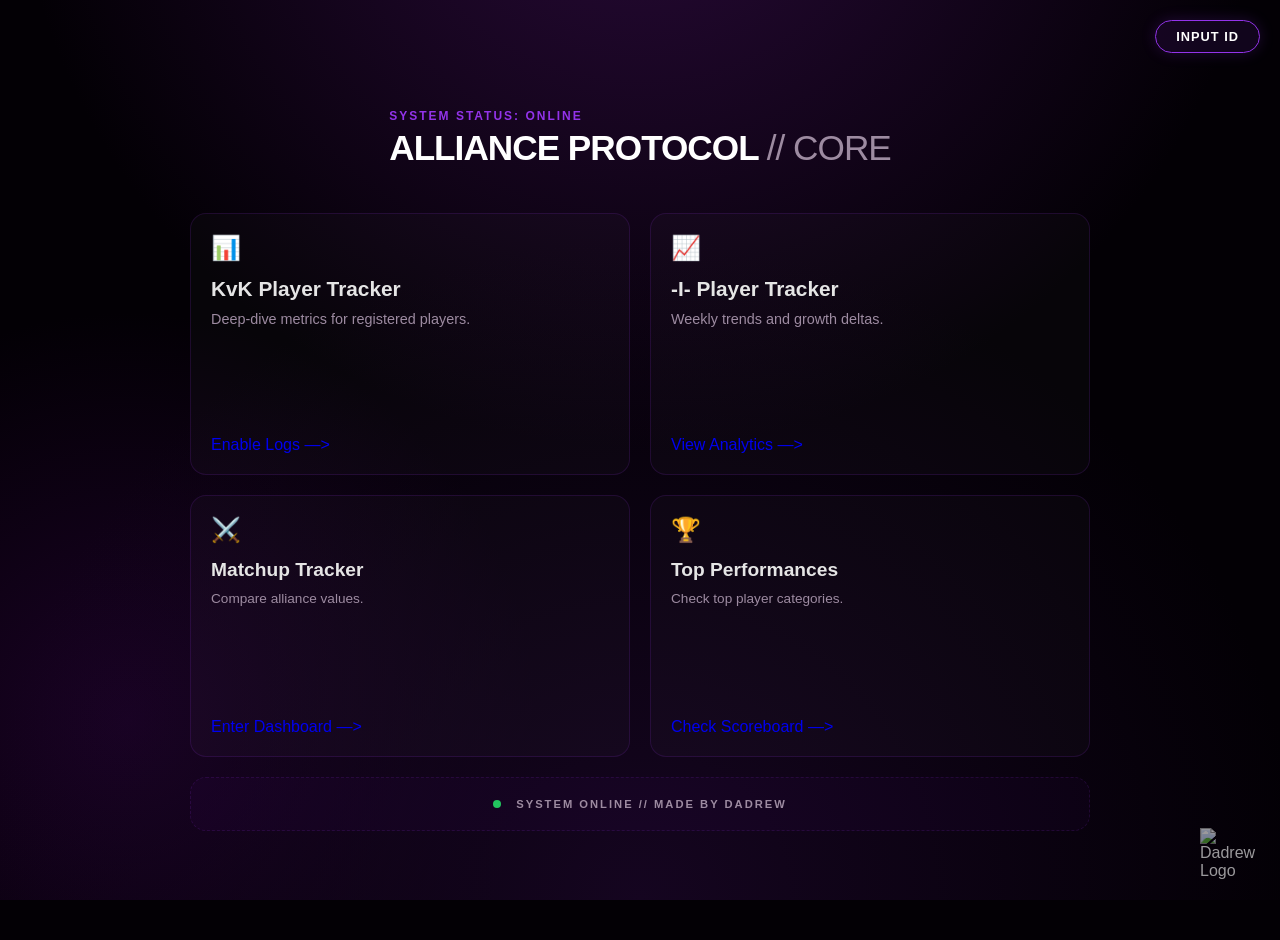
==== index.html @ 5d245c74 "Update index.html" ====
<!DOCTYPE html>
<html lang="en">
<head>
<meta charset="UTF-8">
<meta name="viewport" content="width=device-width, initial-scale=1.0">
<title>Alliance Dashboard // CORE</title>
<link rel="stylesheet" href="styles.css">
<style>
/* PROFILE TRIGGER PILL BUTTON */
.profile-trigger {
position: fixed; top: 20px; right: 20px;
padding: 8px 20px; border-radius: 50px;
background: rgba(147, 51, 234, 0.1);
border: 1px solid var(--accent-purple);
color: var(--text-main);
display: flex; align-items: center; justify-content: center;
cursor: pointer; z-index: 100; transition: all 0.3s ease;
font-size: 0.8rem; font-weight: 800; letter-spacing: 1px;
box-shadow: 0 0 15px rgba(147, 51, 234, 0.2);
text-transform: uppercase;
}
.profile-trigger:hover { background: var(--accent-purple); transform: translateY(-2px); }

/* MODAL STYLES */
.modal-overlay {
display: none; position: fixed; top: 0; left: 0; width: 100%; height: 100%;
background: rgba(0, 0, 0, 0.85); backdrop-filter: blur(10px);
z-index: 1000; justify-content: center; align-items: center;
}
.modal-content {
background: #0d0d0d; border: 1px solid var(--accent-purple);
padding: 40px 30px; border-radius: 16px; width: 90%; max-width: 350px;
box-shadow: 0 0 40px rgba(147, 51, 234, 0.3); text-align: center;
}
.modal-content h2 { color: var(--text-main); margin-bottom: 5px; font-size: 1.2rem; letter-spacing: 1px; font-weight: 900; }
.modal-content .sub-tag { color: var(--accent-purple); font-size: 0.7rem; font-weight: 800; margin-bottom: 25px; text-transform: uppercase; letter-spacing: 2px; }

.modal-input {
width: 100%; background: #1a1a1a; border: 1px solid var(--border-color);
color: white; padding: 12px; border-radius: 8px; box-sizing: border-box;
text-align: center; margin-bottom: 15px; font-family: inherit;
}

.save-btn {
width: 100%; background: var(--accent-purple); color: white;
border: none; padding: 12px; border-radius: 8px; font-weight: 900;
cursor: pointer; text-transform: uppercase; margin-bottom: 10px;
}

.control-grid {
display: grid;
grid-template-columns: 1fr;
gap: 12px;
margin-bottom: 10px;
}

.action-btn {
width: 100%; background: rgba(255, 255, 255, 0.03); color: white;
border: 1px solid var(--border-color); padding: 14px; border-radius: 8px; 
font-weight: 800; cursor: pointer; text-transform: uppercase;
font-size: 0.7rem; transition: all 0.2s ease;
letter-spacing: 1px;
}
.action-btn:hover { 
background: rgba(147, 51, 234, 0.1); 
border-color: var(--accent-purple);
transform: scale(1.02);
}

.logout-btn {
width: 100%; background: transparent; color: #ef4444;
border: 1px solid #ef4444; padding: 10px; border-radius: 8px;
font-size: 0.7rem; font-weight: 900; cursor: pointer;
text-transform: uppercase; margin-top: 20px;
}

#search-status { font-size: 0.65rem; margin-top: 15px; color: var(--accent-purple); font-weight: 800; text-transform: uppercase; min-height: 15px; }

.home-container { display: flex; flex-direction: column; align-items: center; justify-content: center; min-height: 100vh; padding: 20px; }
.bento-grid { display: grid; grid-template-columns: repeat(2, 1fr); gap: 20px; width: 100%; max-width: 900px; margin-top: 40px; }
.bento-card { text-decoration: none; min-height: 220px; display: flex; flex-direction: column; justify-content: space-between; transition: 0.3s ease; background: rgba(255, 255, 255, 0.02); border: 1px solid var(--border-color); border-radius: 16px; padding: 20px; }
.bento-card:hover { transform: translateY(-5px); border-color: var(--accent-purple); }
.home-footer { grid-column: span 2; padding: 20px; border: 1px dashed var(--border-color); border-radius: 16px; text-align: center; font-size: 0.7rem; color: var(--text-dim); letter-spacing: 2px; font-weight: 800; background: rgba(147, 51, 234, 0.03); }
.status-dot { width: 8px; height: 8px; background: var(--positive); border-radius: 50%; display: inline-block; margin-right: 10px; }
.hidden { display: none !important; }

/* LOGO STYLE */
.fixed-logo {
    position: fixed;
    bottom: 20px;
    right: 20px;
    width: 60px; /* Adjust size as needed */
    height: auto;
    opacity: 0.6;
    transition: opacity 0.3s ease;
    z-index: 99;
    pointer-events: none; /* Allows clicks to pass through to elements behind if needed */
}
.fixed-logo:hover { opacity: 1; }
</style>
</head>
<body class="home-layout">

<div class="profile-trigger" onclick="toggleModal()" id="profile-icon">INPUT ID</div>

<div class="modal-overlay" id="profileModal" onclick="toggleModal()">
<div class="modal-content" onclick="event.stopPropagation()">
    <h2 id="modal-title">WELCOME TO ILLUMINAUGHTY</h2>
    <div id="modal-subtitle" class="sub-tag">SYSTEM_ACCESS_REQUIRED</div>

    <div id="auth-section">
        <input type="text" id="id-search" class="modal-input" placeholder="ENTER LORD_ID" onkeydown="if(event.key==='Enter') verifyLordId()">
        <button class="save-btn" onclick="verifyLordId()">Verify ID</button>
    </div>

    <div id="control-section" style="display: none;">
        <div class="control-grid">
            <button class="action-btn" id="btn-old-kvk" onclick="goToMyStats()">Old KvKs</button>
            <button class="action-btn" onclick="goToKvKStats()">Current KvK</button>
        </div>
        <button class="logout-btn" onclick="logout()">Terminate Session</button>
    </div>

    <div id="search-status"></div>
</div>
</div>

<div class="home-container">
    <div class="brand-header">
    <div class="stat-label" style="color: var(--accent-purple);">System Status: Online</div>
    <h1 style="font-size: 2.2rem; font-weight: 900; letter-spacing: -1px; margin: 5px 0; color: var(--text-main);">
    ALLIANCE PROTOCOL <span style="color: var(--text-dim); font-weight: 200;">// CORE</span>
    </h1>
    </div>

    <div class="bento-grid">
    <a href="alliance-stats.html" class="bento-card">
    <div><div style="font-size: 1.5rem; margin-bottom: 15px;">📊</div><h2 style="margin: 0; font-size: 1.3rem; color: var(--text-title);">KvK Player Tracker</h2><p style="color: var(--text-dim); font-size: 0.9rem; margin-top: 10px;">Deep-dive metrics for registered players.</p></div>
    <div class="hint-text">Enable Logs —></div>
    </a>
    <a href="-I-Players.html" class="bento-card">
    <div><div style="font-size: 1.5rem; margin-bottom: 15px;">📈</div><h2 style="margin: 0; font-size: 1.3rem; color: var(--text-title);">-I- Player Tracker</h2><p style="color: var(--text-dim); font-size: 0.9rem; margin-top: 10px;">Weekly trends and growth deltas.</p></div>
    <div class="hint-text">View Analytics —></div>
    </a>
    <a href="MatchupTracker.html" class="bento-card">
    <div><div style="font-size: 1.5rem; margin-bottom: 15px;">⚔️</div><h2 style="margin: 0; font-size: 1.2rem; color: var(--text-title);">Matchup Tracker</h2><p style="color: var(--text-dim); font-size: 0.85rem; margin-top: 10px;">Compare alliance values.</p></div>
    <div class="hint-text">Enter Dashboard —></div>
    </a>
    <a href="TopPerf.html" class="bento-card">
    <div><div style="font-size: 1.5rem; margin-bottom: 15px;">🏆</div><h2 style="margin: 0; font-size: 1.2rem; color: var(--text-title);">Top Performances</h2><p style="color: var(--text-dim); font-size: 0.85rem; margin-top: 10px;">Check top player categories.</p></div>
    <div class="hint-text">Check Scoreboard —></div>
    </a>
    <div class="home-footer" id="main-footer">
    <span class="status-dot"></span> SYSTEM ONLINE // MADE BY DADREW
    </div>
    </div>
</div>

<img src="https://raw.githubusercontent.com/Mrtrew97/IllumiNaughtyWebsite/main/dadrew%20logo.png" alt="Dadrew Logo" class="fixed-logo">

<script>
const modal = document.getElementById('profileModal');
const statusDiv = document.getElementById('search-status');
const authSection = document.getElementById('auth-section');
const controlSection = document.getElementById('control-section');

function parseCSVLine(line) {
    const regex = /,(?=(?:(?:[^"]*"){2})*[^"]*$)/;
    return line.split(regex).map(cell => cell.trim().replace(/^"|"$/g, ''));
}

function toggleModal() { 
    modal.style.display = (modal.style.display === 'flex') ? 'none' : 'flex'; 
    if (modal.style.display === 'none') statusDiv.innerText = "";
}

function parseDate(f) { 
    const fileName = f.split('/').pop();
    const p = fileName.replace('.csv','').split('-'); 
    return new Date(p[2], p[1]-1, p[0]); 
}

function updateUI() {
    const savedName = localStorage.getItem('alliance_user_name');
    const savedID = localStorage.getItem('alliance_user_id');
    const savedTag = localStorage.getItem('alliance_user_tag');
    const savedServer = localStorage.getItem('alliance_user_server');

    if (savedName) {
        document.getElementById('profile-icon').innerText = savedName.toUpperCase();
        document.getElementById('modal-title').innerText = savedName.toUpperCase();
        document.getElementById('modal-subtitle').innerText = "FROM [" + (savedTag || "---") + "]";
        
        const oldKvkBtn = document.getElementById('btn-old-kvk');
        if (savedServer === "509" || savedServer === "167") {
            oldKvkBtn.classList.remove('hidden');
        } else {
            oldKvkBtn.classList.add('hidden');
        }

        authSection.style.display = "none";
        controlSection.style.display = "block";
        document.getElementById('main-footer').innerHTML = `<span class="status-dot"></span> GOV_AUTH: ${savedName} [ID: ${savedID}]`;
    } else {
        document.getElementById('profile-icon').innerText = "INPUT ID";
        document.getElementById('modal-title').innerText = "WELCOME TO ILLUMINAUGHTY";
        document.getElementById('modal-subtitle').innerText = "SYSTEM_ACCESS_REQUIRED";
        authSection.style.display = "block";
        controlSection.style.display = "none";
        document.getElementById('main-footer').innerHTML = `<span class="status-dot"></span> SYSTEM ONLINE // MADE BY DADREW`;
    }
}

window.onload = updateUI;

async function verifyLordId() {
    const inputId = document.getElementById('id-search').value.trim();
    if (!inputId) return;
    statusDiv.innerText = "QUERYING_DATABASE...";
    try {
        const res = await fetch('data/files.json');
        const fileListData = await res.json();

        const sortedFiles = [...fileListData.mainDataFiles].sort((a, b) => parseDate(b) - parseDate(a));
        const newestFile = sortedFiles[0];
        const oldestFile = sortedFiles[sortedFiles.length - 1];

        const csvResp = await fetch(newestFile);
        const csvText = await csvResp.text();
        const lines = csvText.split(/\r?\n/).filter(l => l.trim());
        const headers = parseCSVLine(lines[0]).map(h => h.toLowerCase());
        
        const idIdx = headers.indexOf('lord_id') !== -1 ? headers.indexOf('lord_id') : headers.indexOf('id');
        const nameIdx = headers.indexOf('name');

        let found = null;
        for (let i = 1; i < lines.length; i++) {
            const cells = parseCSVLine(lines[i]);
            if (cells[idIdx] === inputId) {
                found = { name: cells[nameIdx], id: cells[idIdx] };
                break;
            }
        }

        if (found) {
            const oldCsvResp = await fetch(oldestFile);
            const oldCsvText = await oldCsvResp.text();
            const oldLines = oldCsvText.split(/\r?\n/).filter(l => l.trim());
            const oldHeaders = parseCSVLine(oldLines[0]).map(h => h.toLowerCase());
            
            const oldIdIdx = oldHeaders.indexOf('lord_id') !== -1 ? oldHeaders.indexOf('lord_id') : oldHeaders.indexOf('id');
            const tagIdx = oldHeaders.indexOf('alliance_tag');
            const serverIdx = oldHeaders.indexOf('home_server');
            
            let tagFound = "---";
            let serverFound = "---";
            for (let j = 1; j < oldLines.length; j++) {
                const oldCells = parseCSVLine(oldLines[j]);
                if (oldCells[oldIdIdx] === inputId) {
                    tagFound = oldCells[tagIdx] || "---";
                    serverFound = oldCells[serverIdx] || "---";
                    break;
                }
            }

            localStorage.setItem('alliance_user_name', found.name);
            localStorage.setItem('alliance_user_id', found.id);
            localStorage.setItem('alliance_user_tag', tagFound);
            localStorage.setItem('alliance_user_server', serverFound);
            updateUI();
            statusDiv.innerText = "ACCESS GRANTED";
        } else { 
            statusDiv.innerText = "INVALID LORD_ID"; 
        }
    } catch (e) { 
        statusDiv.innerText = "CONNECTION_FAILURE"; 
    }
}

function logout() {
    localStorage.removeItem('alliance_user_name');
    localStorage.removeItem('alliance_user_id');
    localStorage.removeItem('alliance_user_tag');
    localStorage.removeItem('alliance_user_server');
    updateUI();
    toggleModal(); 
}

function goToMyStats() {
    const savedId = localStorage.getItem('alliance_user_id');
    const url = 'https://mrtrew97.github.io/IllumiNaughtyWebsite/-I-Players.html';
    window.location.href = savedId ? `${url}?id=${savedId}` : url;
}

function goToKvKStats() {
    const savedId = localStorage.getItem('alliance_user_id');
    const url = 'https://mrtrew97.github.io/IllumiNaughtyWebsite/alliance-stats.html';
    window.location.href = savedId ? `${url}?id=${savedId}` : url;
}

window.addEventListener('storage', updateUI);
</script>
</body>
</html>
---- styles.css ----
:root {
    --bg-color: #030005; 
    --card-bg: rgba(20, 10, 30, 0.6);
    --modal-bg: #121212;
    --text-main: #ffffff;
    --text-title: #e5e5e5;
    --text-dim: #9d8ba1;
    --accent-purple: #9333ea;
    --border-color: rgba(147, 51, 234, 0.15);
    --positive: #22c55e;
    --negative: #ef4444;
    --rank-1: #fbbf24;
    --rank-2: #e2e8f0;
    --rank-3: #cd7f32;
}

body { 
    font-family: 'Inter', -apple-system, sans-serif;
    background-color: var(--bg-color); 
    color: var(--text-main); 
    margin: 0;
    padding: 0;
    background-image: 
        radial-gradient(circle at 50% 100%, #150520 0%, transparent 60%),
        radial-gradient(circle at 50% -20%, #2a0a3a 0%, transparent 50%),
        radial-gradient(circle at 10% 80%, #1a0225 0%, transparent 30%);
    background-attachment: fixed;
    min-height: 100vh;
}

/* Header & System Return / Terminate Navigation */
.header-nav { 
    display: flex; 
    justify-content: space-between; 
    align-items: center; 
    margin-bottom: 25px; 
}

.exit-btn {
    color: var(--text-dim); 
    text-decoration: none; 
    font-weight: 900; 
    font-size: 0.65rem; 
    letter-spacing: 2px; 
    text-transform: uppercase;
    transition: all 0.3s cubic-bezier(0.4, 0, 0.2, 1);
    padding: 8px 16px;
    border: 1px solid transparent;
    border-radius: 6px;
    display: flex;
    align-items: center;
    gap: 8px;
    background: transparent;
    cursor: pointer;
}

.exit-btn:hover {
    color: var(--text-main);
    background: rgba(147, 51, 234, 0.1);
    border-color: var(--border-color);
    box-shadow: 0 0 15px rgba(147, 51, 234, 0.1);
    transform: translateX(-3px);
}

/* VIEW TOGGLE SYSTEM (New Sliding Toggle) */
.view-toggle-container {
    position: relative;
    display: flex;
    background: rgba(10, 2, 15, 0.8);
    border: 1px solid var(--border-color);
    border-radius: 10px;
    padding: 2px;
    width: 200px;
    height: 34px;
    user-select: none;
}

.view-toggle-container input {
    display: none;
}

.view-toggle-container label {
    flex: 1;
    text-align: center;
    line-height: 30px;
    font-size: 0.65rem;
    font-weight: 900;
    color: var(--text-dim);
    text-transform: uppercase;
    letter-spacing: 1px;
    cursor: pointer;
    z-index: 2;
    transition: color 0.3s ease;
}

.toggle-glider {
    position: absolute;
    width: calc(50% - 4px);
    height: calc(100% - 4px);
    background: var(--accent-purple);
    border-radius: 8px;
    top: 2px;
    left: 2px;
    transition: transform 0.3s cubic-bezier(0.4, 0, 0.2, 1);
    z-index: 1;
    box-shadow: 0 0 15px rgba(147, 51, 234, 0.3);
}

#vSnap:checked ~ .toggle-glider {
    transform: translateX(0);
}

#vRange:checked ~ .toggle-glider {
    transform: translateX(100%);
}

#vSnap:checked ~ label[for="vSnap"],
#vRange:checked ~ label[for="vRange"] {
    color: white;
}

/* Loading & Layout */
.loading-overlay { 
    position: fixed; inset: 0; background: rgba(3,0,5,0.98); 
    display: none; justify-content: center; align-items: center; 
    z-index: 2000; flex-direction: column; gap: 15px;
    backdrop-filter: blur(10px);
}
.loading-text { color: var(--accent-purple); font-weight: 900; letter-spacing: 5px; font-size: 0.7rem; }
.app-container { padding: 30px; max-width: 1600px; margin: 0 auto; }

.sticky-wrapper {
    position: sticky; top: 0; z-index: 100;
    padding: 10px 0 25px 0;
    backdrop-filter: blur(12px) saturate(150%);
    -webkit-backdrop-filter: blur(12px) saturate(150%);
    background: rgba(3, 0, 5, 0.5); 
}

/* Controls & Filters */
.primary-controls { 
    background: rgba(147, 51, 234, 0.03); 
    padding: 10px 15px; 
    border-radius: 16px; 
    border: 1px solid var(--border-color); 
    display: flex; 
    flex-wrap: wrap; 
    gap: 10px; 
    align-items: center;
    margin-bottom: 12px;
    box-shadow: 0 4px 30px rgba(0, 0, 0, 0.2);
}

.custom-select-wrapper { position: relative; display: flex; align-items: center; }

select {
    appearance: none;
    -webkit-appearance: none;
    background: rgba(30, 10, 45, 0.4);
    border: 1px solid var(--border-color);
    color: var(--text-main);
    padding: 8px 28px 8px 12px; 
    border-radius: 8px;
    outline: none;
    cursor: pointer;
    font-size: 0.65rem; 
    font-weight: 800;
    letter-spacing: 0.5px;
    text-transform: uppercase;
    transition: all 0.25s cubic-bezier(0.4, 0, 0.2, 1);
    backdrop-filter: blur(10px);
    min-width: 120px; 
}

.custom-select-wrapper::after {
    content: ''; width: 0; height: 0;
    border-left: 3px solid transparent; border-right: 3px solid transparent;
    border-top: 4px solid var(--accent-purple);
    position: absolute; right: 12px; pointer-events: none; opacity: 0.8;
}

.search-box {
    background: rgba(147, 51, 234, 0.04); border: 1px solid var(--border-color); border-radius: 8px;
    padding: 8px 12px; color: white; flex-grow: 1; min-width: 150px; outline: none;
    font-size: 0.75rem; font-weight: 600;
}

.metric-bar { display: flex; gap: 6px; overflow-x: auto; padding: 5px 0; scrollbar-width: none; }
.metric-btn { 
    background: rgba(147, 51, 234, 0.05); border: 1px solid var(--border-color); 
    color: #d1cada; padding: 8px 14px; border-radius: 6px; 
    font-size: 0.75rem; font-weight: 700; cursor: pointer; white-space: nowrap; 
    text-transform: uppercase;
}
.metric-btn.active { border-color: var(--accent-purple); color: white; background: rgba(147, 51, 234, 0.3); }

/* Grid & Cards */
.player-grid { display: grid; grid-template-columns: repeat(auto-fill, minmax(360px, 1fr)); gap: 20px; }
.growth-card {
    background: var(--card-bg); backdrop-filter: blur(8px) saturate(120%);
    border: 1px solid var(--border-color); border-radius: 20px; padding: 24px; 
    transition: all 0.3s ease; cursor: pointer; position: relative; overflow: hidden;
}
.growth-card:hover { transform: translateY(-5px); border-color: rgba(147, 51, 234, 0.5); }

/* Rank Banners */
.rank-banner {
    position: absolute; top: 0; right: 0; padding: 8px 20px; font-size: 0.75rem; font-weight: 900;
    border-bottom-left-radius: 12px; z-index: 5; backdrop-filter: blur(5px);
    border-left: 1px solid rgba(255,255,255,0.1); border-bottom: 1px solid rgba(255,255,255,0.1);
}
.rank-1-banner { background: linear-gradient(135deg, rgba(251, 191, 36, 0.95) 0%, rgba(255, 240, 202, 0.95) 100%); color: #453000; box-shadow: 0 0 15px rgba(251, 191, 36, 0.4); }
.rank-2-banner { background: linear-gradient(135deg, rgba(148, 163, 184, 0.95) 0%, rgba(248, 250, 252, 0.95) 100%); color: #1e293b; box-shadow: 0 0 15px rgba(148, 163, 184, 0.3); }
.rank-3-banner { background: linear-gradient(135deg, rgba(146, 64, 14, 0.95) 0%, rgba(253, 186, 116, 0.95) 100%); color: #fff; box-shadow: 0 0 15px rgba(146, 64, 14, 0.3); }
.rank-high-banner { background: rgba(147, 51, 234, 0.4); color: #fff; border-color: var(--accent-purple); }
.rank-std-banner { background: rgba(20, 10, 30, 0.85); color: var(--text-dim); border-color: rgba(255,255,255,0.05); }

/* Glow Effects */
.glow-1 { animation: glow1Pulse 4s infinite; border-color: rgba(251, 191, 36, 0.4); }
.glow-2 { animation: glow2Pulse 4s infinite; border-color: rgba(226, 232, 240, 0.3); }
.glow-3 { animation: glow3Pulse 4s infinite; border-color: rgba(205, 127, 50, 0.3); }
.glow-purple { box-shadow: 0 0 15px rgba(147, 51, 234, 0.1); }

@keyframes glow1Pulse { 0%, 100% { box-shadow: 0 0 20px rgba(251, 191, 36, 0.15); } 50% { box-shadow: 0 0 45px rgba(251, 191, 36, 0.5); } }
@keyframes glow2Pulse { 0%, 100% { box-shadow: 0 0 20px rgba(226, 232, 240, 0.1); } 50% { box-shadow: 0 0 35px rgba(226, 232, 240, 0.3); } }
@keyframes glow3Pulse { 0%, 100% { box-shadow: 0 0 20px rgba(205, 127, 50, 0.1); } 50% { box-shadow: 0 0 35px rgba(205, 127, 50, 0.3); } }

/* Solo View & Utils */
.solo-header {
    background: rgba(147, 51, 234, 0.05); padding: 40px; border-radius: 24px;
    border: 1px solid rgba(147, 51, 234, 0.3); margin-bottom: 30px;
    display: flex; justify-content: space-between; align-items: center;
}

.stat-label { font-size: 0.75rem; color: #d1cada; text-transform: uppercase; letter-spacing: 2px; font-weight: 700; }
.stat-value { font-size: 1.2rem; font-weight: 800; margin-top: 6px; }
.positive { color: var(--positive); }
.negative { color: var(--negative); }
.hidden { display: none !important; }

/* Charts container padding */
.chart-container {
    height: 180px;
    margin-top: 20px;
}
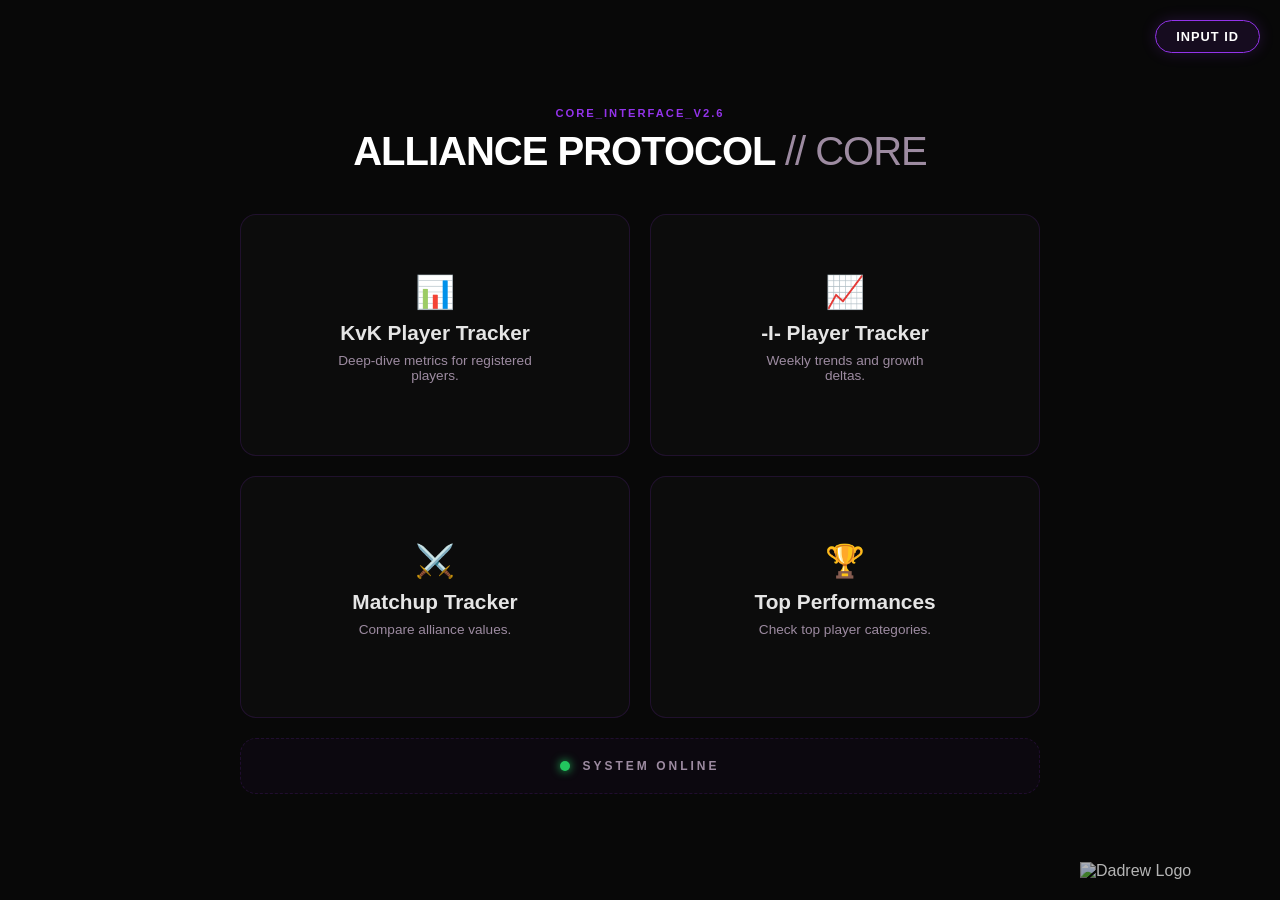
==== commit dc79e794: "Update index.html" ====
--- a/index.html
+++ b/index.html
@@ -6,97 +6,121 @@
 <title>Alliance Dashboard // CORE</title>
 <link rel="stylesheet" href="styles.css">
 <style>
+/* GLOBAL SCROLL LOCK */
+html, body {
+    margin: 0;
+    padding: 0;
+    width: 100%;
+    height: 100%;
+    overflow: hidden; /* Prevents ghost scrolling */
+    background: #080808;
+}
+
 /* PROFILE TRIGGER PILL BUTTON */
 .profile-trigger {
-position: fixed; top: 20px; right: 20px;
-padding: 8px 20px; border-radius: 50px;
-background: rgba(147, 51, 234, 0.1);
-border: 1px solid var(--accent-purple);
-color: var(--text-main);
-display: flex; align-items: center; justify-content: center;
-cursor: pointer; z-index: 100; transition: all 0.3s ease;
-font-size: 0.8rem; font-weight: 800; letter-spacing: 1px;
-box-shadow: 0 0 15px rgba(147, 51, 234, 0.2);
-text-transform: uppercase;
+    position: fixed; top: 20px; right: 20px;
+    padding: 8px 20px; border-radius: 50px;
+    background: rgba(147, 51, 234, 0.1);
+    border: 1px solid var(--accent-purple);
+    color: var(--text-main);
+    display: flex; align-items: center; justify-content: center;
+    cursor: pointer; z-index: 100; transition: all 0.3s ease;
+    font-size: 0.8rem; font-weight: 800; letter-spacing: 1px;
+    box-shadow: 0 0 15px rgba(147, 51, 234, 0.2);
+    text-transform: uppercase;
 }
 .profile-trigger:hover { background: var(--accent-purple); transform: translateY(-2px); }
 
 /* MODAL STYLES */
 .modal-overlay {
-display: none; position: fixed; top: 0; left: 0; width: 100%; height: 100%;
-background: rgba(0, 0, 0, 0.85); backdrop-filter: blur(10px);
-z-index: 1000; justify-content: center; align-items: center;
+    display: none; position: fixed; top: 0; left: 0; width: 100%; height: 100%;
+    background: rgba(0, 0, 0, 0.85); backdrop-filter: blur(10px);
+    z-index: 1000; justify-content: center; align-items: center;
 }
 .modal-content {
-background: #0d0d0d; border: 1px solid var(--accent-purple);
-padding: 40px 30px; border-radius: 16px; width: 90%; max-width: 350px;
-box-shadow: 0 0 40px rgba(147, 51, 234, 0.3); text-align: center;
+    background: #0d0d0d; border: 1px solid var(--accent-purple);
+    padding: 40px 30px; border-radius: 16px; width: 90%; max-width: 350px;
+    box-shadow: 0 0 40px rgba(147, 51, 234, 0.3); text-align: center;
 }
 .modal-content h2 { color: var(--text-main); margin-bottom: 5px; font-size: 1.2rem; letter-spacing: 1px; font-weight: 900; }
 .modal-content .sub-tag { color: var(--accent-purple); font-size: 0.7rem; font-weight: 800; margin-bottom: 25px; text-transform: uppercase; letter-spacing: 2px; }
 
 .modal-input {
-width: 100%; background: #1a1a1a; border: 1px solid var(--border-color);
-color: white; padding: 12px; border-radius: 8px; box-sizing: border-box;
-text-align: center; margin-bottom: 15px; font-family: inherit;
+    width: 100%; background: #1a1a1a; border: 1px solid var(--border-color);
+    color: white; padding: 12px; border-radius: 8px; box-sizing: border-box;
+    text-align: center; margin-bottom: 15px; font-family: inherit;
 }
 
 .save-btn {
-width: 100%; background: var(--accent-purple); color: white;
-border: none; padding: 12px; border-radius: 8px; font-weight: 900;
-cursor: pointer; text-transform: uppercase; margin-bottom: 10px;
-}
-
-.control-grid {
-display: grid;
-grid-template-columns: 1fr;
-gap: 12px;
-margin-bottom: 10px;
-}
+    width: 100%; background: var(--accent-purple); color: white;
+    border: none; padding: 12px; border-radius: 8px; font-weight: 900;
+    cursor: pointer; text-transform: uppercase; margin-bottom: 10px;
+}
+
+.control-grid { display: grid; grid-template-columns: 1fr; gap: 12px; margin-bottom: 10px; }
 
 .action-btn {
-width: 100%; background: rgba(255, 255, 255, 0.03); color: white;
-border: 1px solid var(--border-color); padding: 14px; border-radius: 8px; 
-font-weight: 800; cursor: pointer; text-transform: uppercase;
-font-size: 0.7rem; transition: all 0.2s ease;
-letter-spacing: 1px;
-}
-.action-btn:hover { 
-background: rgba(147, 51, 234, 0.1); 
-border-color: var(--accent-purple);
-transform: scale(1.02);
-}
+    width: 100%; background: rgba(255, 255, 255, 0.03); color: white;
+    border: 1px solid var(--border-color); padding: 14px; border-radius: 8px; 
+    font-weight: 800; cursor: pointer; text-transform: uppercase;
+    font-size: 0.7rem; transition: all 0.2s ease; letter-spacing: 1px;
+}
+.action-btn:hover { background: rgba(147, 51, 234, 0.1); border-color: var(--accent-purple); transform: scale(1.02); }
 
 .logout-btn {
-width: 100%; background: transparent; color: #ef4444;
-border: 1px solid #ef4444; padding: 10px; border-radius: 8px;
-font-size: 0.7rem; font-weight: 900; cursor: pointer;
-text-transform: uppercase; margin-top: 20px;
+    width: 100%; background: transparent; color: #ef4444;
+    border: 1px solid #ef4444; padding: 10px; border-radius: 8px;
+    font-size: 0.7rem; font-weight: 900; cursor: pointer;
+    text-transform: uppercase; margin-top: 20px;
 }
 
 #search-status { font-size: 0.65rem; margin-top: 15px; color: var(--accent-purple); font-weight: 800; text-transform: uppercase; min-height: 15px; }
 
-.home-container { display: flex; flex-direction: column; align-items: center; justify-content: center; min-height: 100vh; padding: 20px; }
-.bento-grid { display: grid; grid-template-columns: repeat(2, 1fr); gap: 20px; width: 100%; max-width: 900px; margin-top: 40px; }
-.bento-card { text-decoration: none; min-height: 220px; display: flex; flex-direction: column; justify-content: space-between; transition: 0.3s ease; background: rgba(255, 255, 255, 0.02); border: 1px solid var(--border-color); border-radius: 16px; padding: 20px; }
-.bento-card:hover { transform: translateY(-5px); border-color: var(--accent-purple); }
-.home-footer { grid-column: span 2; padding: 20px; border: 1px dashed var(--border-color); border-radius: 16px; text-align: center; font-size: 0.7rem; color: var(--text-dim); letter-spacing: 2px; font-weight: 800; background: rgba(147, 51, 234, 0.03); }
-.status-dot { width: 8px; height: 8px; background: var(--positive); border-radius: 50%; display: inline-block; margin-right: 10px; }
+/* MAIN LAYOUT */
+.home-container { 
+    display: flex; flex-direction: column; align-items: center; justify-content: center; 
+    height: 100vh; width: 100vw; padding: 20px; box-sizing: border-box; 
+}
+
+.brand-header { text-align: center; }
+
+.bento-grid { 
+    display: grid; grid-template-columns: repeat(2, 1fr); gap: 20px; 
+    width: 100%; max-width: 800px; margin-top: 30px; 
+}
+
+/* CENTERED BENTO CARDS */
+.bento-card { 
+    text-decoration: none; min-height: 180px; 
+    display: flex; flex-direction: column; justify-content: center; align-items: center;
+    transition: 0.3s ease; background: rgba(255, 255, 255, 0.02); 
+    border: 1px solid var(--border-color); border-radius: 16px; padding: 30px; 
+    text-align: center;
+}
+.bento-card:hover { transform: translateY(-5px); border-color: var(--accent-purple); background: rgba(147, 51, 234, 0.05); }
+
+/* FOOTER CENTERED */
+.home-footer { 
+    grid-column: span 2; padding: 20px; border: 1px dashed var(--border-color); 
+    border-radius: 16px; text-align: center; font-size: 0.75rem; color: var(--text-dim); 
+    letter-spacing: 3px; font-weight: 900; background: rgba(147, 51, 234, 0.03); 
+    display: flex; align-items: center; justify-content: center; gap: 12px;
+}
+
+.status-dot { 
+    width: 10px; height: 10px; background: #22c55e; border-radius: 50%; 
+    display: inline-block; box-shadow: 0 0 10px #22c55e;
+}
+
 .hidden { display: none !important; }
 
-/* LOGO STYLE */
+/* LOGO POSITIONING */
 .fixed-logo {
-    position: fixed;
-    bottom: 20px;
-    right: 20px;
-    width: 60px; /* Adjust size as needed */
-    height: auto;
-    opacity: 0.6;
-    transition: opacity 0.3s ease;
-    z-index: 99;
-    pointer-events: none; /* Allows clicks to pass through to elements behind if needed */
-}
-.fixed-logo:hover { opacity: 1; }
+    position: fixed; bottom: 20px; right: 20px;
+    width: 180px; height: auto;
+    opacity: 0.7; transition: opacity 0.3s ease;
+    z-index: 99; pointer-events: none;
+}
 </style>
 </head>
 <body class="home-layout">
@@ -127,32 +151,37 @@
 
 <div class="home-container">
     <div class="brand-header">
-    <div class="stat-label" style="color: var(--accent-purple);">System Status: Online</div>
-    <h1 style="font-size: 2.2rem; font-weight: 900; letter-spacing: -1px; margin: 5px 0; color: var(--text-main);">
-    ALLIANCE PROTOCOL <span style="color: var(--text-dim); font-weight: 200;">// CORE</span>
-    </h1>
+        <div class="stat-label" style="color: var(--accent-purple); text-transform: uppercase; letter-spacing: 2px; font-size: 0.7rem; font-weight: 800;">Core_Interface_V2.6</div>
+        <h1 style="font-size: 2.5rem; font-weight: 900; letter-spacing: -1px; margin: 10px 0; color: var(--text-main);">
+        ALLIANCE PROTOCOL <span style="color: var(--text-dim); font-weight: 200;">// CORE</span>
+        </h1>
     </div>
 
     <div class="bento-grid">
-    <a href="alliance-stats.html" class="bento-card">
-    <div><div style="font-size: 1.5rem; margin-bottom: 15px;">📊</div><h2 style="margin: 0; font-size: 1.3rem; color: var(--text-title);">KvK Player Tracker</h2><p style="color: var(--text-dim); font-size: 0.9rem; margin-top: 10px;">Deep-dive metrics for registered players.</p></div>
-    <div class="hint-text">Enable Logs —></div>
-    </a>
-    <a href="-I-Players.html" class="bento-card">
-    <div><div style="font-size: 1.5rem; margin-bottom: 15px;">📈</div><h2 style="margin: 0; font-size: 1.3rem; color: var(--text-title);">-I- Player Tracker</h2><p style="color: var(--text-dim); font-size: 0.9rem; margin-top: 10px;">Weekly trends and growth deltas.</p></div>
-    <div class="hint-text">View Analytics —></div>
-    </a>
-    <a href="MatchupTracker.html" class="bento-card">
-    <div><div style="font-size: 1.5rem; margin-bottom: 15px;">⚔️</div><h2 style="margin: 0; font-size: 1.2rem; color: var(--text-title);">Matchup Tracker</h2><p style="color: var(--text-dim); font-size: 0.85rem; margin-top: 10px;">Compare alliance values.</p></div>
-    <div class="hint-text">Enter Dashboard —></div>
-    </a>
-    <a href="TopPerf.html" class="bento-card">
-    <div><div style="font-size: 1.5rem; margin-bottom: 15px;">🏆</div><h2 style="margin: 0; font-size: 1.2rem; color: var(--text-title);">Top Performances</h2><p style="color: var(--text-dim); font-size: 0.85rem; margin-top: 10px;">Check top player categories.</p></div>
-    <div class="hint-text">Check Scoreboard —></div>
-    </a>
-    <div class="home-footer" id="main-footer">
-    <span class="status-dot"></span> SYSTEM ONLINE // MADE BY DADREW
-    </div>
+        <a href="alliance-stats.html" class="bento-card">
+            <div style="font-size: 2rem; margin-bottom: 10px;">📊</div>
+            <h2 style="margin: 0; font-size: 1.3rem; color: var(--text-title);">KvK Player Tracker</h2>
+            <p style="color: var(--text-dim); font-size: 0.85rem; margin-top: 8px; max-width: 200px;">Deep-dive metrics for registered players.</p>
+        </a>
+        <a href="-I-Players.html" class="bento-card">
+            <div style="font-size: 2rem; margin-bottom: 10px;">📈</div>
+            <h2 style="margin: 0; font-size: 1.3rem; color: var(--text-title);">-I- Player Tracker</h2>
+            <p style="color: var(--text-dim); font-size: 0.85rem; margin-top: 8px; max-width: 200px;">Weekly trends and growth deltas.</p>
+        </a>
+        <a href="MatchupTracker.html" class="bento-card">
+            <div style="font-size: 2rem; margin-bottom: 10px;">⚔️</div>
+            <h2 style="margin: 0; font-size: 1.3rem; color: var(--text-title);">Matchup Tracker</h2>
+            <p style="color: var(--text-dim); font-size: 0.85rem; margin-top: 8px; max-width: 200px;">Compare alliance values.</p>
+        </a>
+        <a href="TopPerf.html" class="bento-card">
+            <div style="font-size: 2rem; margin-bottom: 10px;">🏆</div>
+            <h2 style="margin: 0; font-size: 1.3rem; color: var(--text-title);">Top Performances</h2>
+            <p style="color: var(--text-dim); font-size: 0.85rem; margin-top: 8px; max-width: 200px;">Check top player categories.</p>
+        </a>
+        
+        <div class="home-footer">
+            <span class="status-dot"></span> SYSTEM ONLINE
+        </div>
     </div>
 </div>
 
@@ -182,7 +211,6 @@
 
 function updateUI() {
     const savedName = localStorage.getItem('alliance_user_name');
-    const savedID = localStorage.getItem('alliance_user_id');
     const savedTag = localStorage.getItem('alliance_user_tag');
     const savedServer = localStorage.getItem('alliance_user_server');
 
@@ -200,14 +228,12 @@
 
         authSection.style.display = "none";
         controlSection.style.display = "block";
-        document.getElementById('main-footer').innerHTML = `<span class="status-dot"></span> GOV_AUTH: ${savedName} [ID: ${savedID}]`;
     } else {
         document.getElementById('profile-icon').innerText = "INPUT ID";
         document.getElementById('modal-title').innerText = "WELCOME TO ILLUMINAUGHTY";
         document.getElementById('modal-subtitle').innerText = "SYSTEM_ACCESS_REQUIRED";
         authSection.style.display = "block";
         controlSection.style.display = "none";
-        document.getElementById('main-footer').innerHTML = `<span class="status-dot"></span> SYSTEM ONLINE // MADE BY DADREW`;
     }
 }
 
@@ -220,7 +246,6 @@
     try {
         const res = await fetch('data/files.json');
         const fileListData = await res.json();
-
         const sortedFiles = [...fileListData.mainDataFiles].sort((a, b) => parseDate(b) - parseDate(a));
         const newestFile = sortedFiles[0];
         const oldestFile = sortedFiles[sortedFiles.length - 1];
@@ -229,7 +254,6 @@
         const csvText = await csvResp.text();
         const lines = csvText.split(/\r?\n/).filter(l => l.trim());
         const headers = parseCSVLine(lines[0]).map(h => h.toLowerCase());
-        
         const idIdx = headers.indexOf('lord_id') !== -1 ? headers.indexOf('lord_id') : headers.indexOf('id');
         const nameIdx = headers.indexOf('name');
 
@@ -247,8 +271,6 @@
             const oldCsvText = await oldCsvResp.text();
             const oldLines = oldCsvText.split(/\r?\n/).filter(l => l.trim());
             const oldHeaders = parseCSVLine(oldLines[0]).map(h => h.toLowerCase());
-            
-            const oldIdIdx = oldHeaders.indexOf('lord_id') !== -1 ? oldHeaders.indexOf('lord_id') : oldHeaders.indexOf('id');
             const tagIdx = oldHeaders.indexOf('alliance_tag');
             const serverIdx = oldHeaders.indexOf('home_server');
             
@@ -256,7 +278,7 @@
             let serverFound = "---";
             for (let j = 1; j < oldLines.length; j++) {
                 const oldCells = parseCSVLine(oldLines[j]);
-                if (oldCells[oldIdIdx] === inputId) {
+                if (oldCells[idIdx] === inputId) {
                     tagFound = oldCells[tagIdx] || "---";
                     serverFound = oldCells[serverIdx] || "---";
                     break;
@@ -288,17 +310,15 @@
 
 function goToMyStats() {
     const savedId = localStorage.getItem('alliance_user_id');
-    const url = 'https://mrtrew97.github.io/IllumiNaughtyWebsite/-I-Players.html';
+    const url = '-I-Players.html';
     window.location.href = savedId ? `${url}?id=${savedId}` : url;
 }
 
 function goToKvKStats() {
     const savedId = localStorage.getItem('alliance_user_id');
-    const url = 'https://mrtrew97.github.io/IllumiNaughtyWebsite/alliance-stats.html';
+    const url = 'alliance-stats.html';
     window.location.href = savedId ? `${url}?id=${savedId}` : url;
 }
-
-window.addEventListener('storage', updateUI);
 </script>
 </body>
 </html>
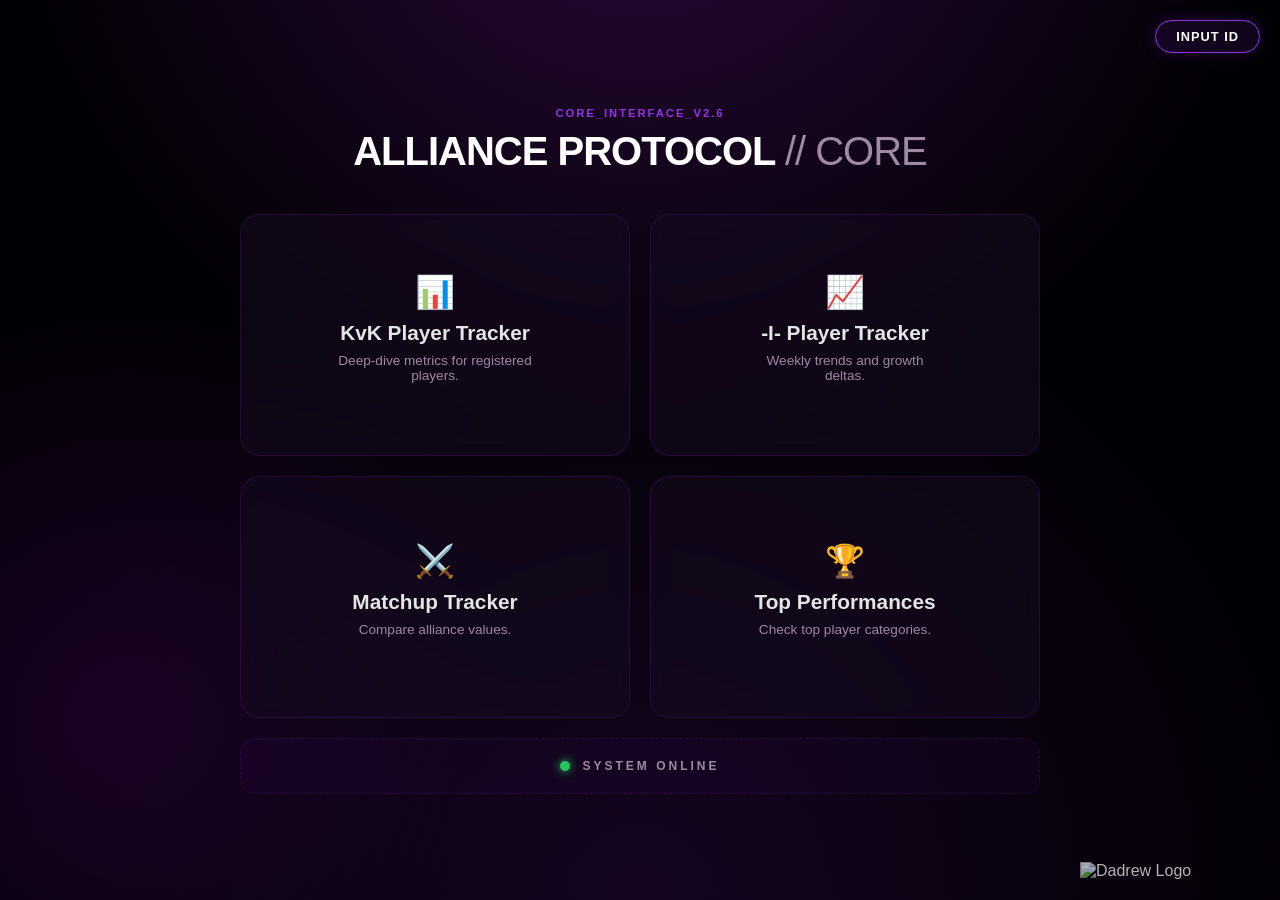
==== commit 50f2b09e: "Update index.html" ====
--- a/index.html
+++ b/index.html
@@ -4,19 +4,38 @@
 <meta charset="UTF-8">
 <meta name="viewport" content="width=device-width, initial-scale=1.0">
 <title>Alliance Dashboard // CORE</title>
-<link rel="stylesheet" href="styles.css">
 <style>
-/* GLOBAL SCROLL LOCK */
+/* INTEGRATED STYLES FROM STYLES.CSS */
+:root {
+    --bg-color: #030005; 
+    --card-bg: rgba(20, 10, 30, 0.6);
+    --modal-bg: #121212;
+    --text-main: #ffffff;
+    --text-title: #e5e5e5;
+    --text-dim: #9d8ba1;
+    --accent-purple: #9333ea;
+    --border-color: rgba(147, 51, 234, 0.15);
+    --positive: #22c55e;
+    --negative: #ef4444;
+}
+
 html, body {
     margin: 0;
     padding: 0;
     width: 100%;
     height: 100%;
-    overflow: hidden; /* Prevents ghost scrolling */
-    background: #080808;
-}
-
-/* PROFILE TRIGGER PILL BUTTON */
+    overflow: hidden; /* Prevent ghost scroll */
+    font-family: 'Inter', -apple-system, sans-serif;
+    background-color: var(--bg-color); 
+    color: var(--text-main); 
+    background-image: 
+        radial-gradient(circle at 50% 100%, #150520 0%, transparent 60%),
+        radial-gradient(circle at 50% -20%, #2a0a3a 0%, transparent 50%),
+        radial-gradient(circle at 10% 80%, #1a0225 0%, transparent 30%);
+    background-attachment: fixed;
+}
+
+/* PROFILE TRIGGER */
 .profile-trigger {
     position: fixed; top: 20px; right: 20px;
     padding: 8px 20px; border-radius: 50px;
@@ -38,7 +57,7 @@
     z-index: 1000; justify-content: center; align-items: center;
 }
 .modal-content {
-    background: #0d0d0d; border: 1px solid var(--accent-purple);
+    background: var(--modal-bg); border: 1px solid var(--accent-purple);
     padding: 40px 30px; border-radius: 16px; width: 90%; max-width: 350px;
     box-shadow: 0 0 40px rgba(147, 51, 234, 0.3); text-align: center;
 }
@@ -82,8 +101,6 @@
     height: 100vh; width: 100vw; padding: 20px; box-sizing: border-box; 
 }
 
-.brand-header { text-align: center; }
-
 .bento-grid { 
     display: grid; grid-template-columns: repeat(2, 1fr); gap: 20px; 
     width: 100%; max-width: 800px; margin-top: 30px; 
@@ -93,11 +110,12 @@
 .bento-card { 
     text-decoration: none; min-height: 180px; 
     display: flex; flex-direction: column; justify-content: center; align-items: center;
-    transition: 0.3s ease; background: rgba(255, 255, 255, 0.02); 
-    border: 1px solid var(--border-color); border-radius: 16px; padding: 30px; 
+    transition: 0.3s ease; background: var(--card-bg); 
+    border: 1px solid var(--border-color); border-radius: 20px; padding: 30px; 
     text-align: center;
-}
-.bento-card:hover { transform: translateY(-5px); border-color: var(--accent-purple); background: rgba(147, 51, 234, 0.05); }
+    backdrop-filter: blur(8px);
+}
+.bento-card:hover { transform: translateY(-5px); border-color: rgba(147, 51, 234, 0.5); background: rgba(147, 51, 234, 0.05); }
 
 /* FOOTER CENTERED */
 .home-footer { 
@@ -123,7 +141,7 @@
 }
 </style>
 </head>
-<body class="home-layout">
+<body>
 
 <div class="profile-trigger" onclick="toggleModal()" id="profile-icon">INPUT ID</div>
 
@@ -151,8 +169,8 @@
 
 <div class="home-container">
     <div class="brand-header">
-        <div class="stat-label" style="color: var(--accent-purple); text-transform: uppercase; letter-spacing: 2px; font-size: 0.7rem; font-weight: 800;">Core_Interface_V2.6</div>
-        <h1 style="font-size: 2.5rem; font-weight: 900; letter-spacing: -1px; margin: 10px 0; color: var(--text-main);">
+        <div style="color: var(--accent-purple); text-transform: uppercase; letter-spacing: 2px; font-size: 0.7rem; font-weight: 800; text-align: center;">Core_Interface_V2.6</div>
+        <h1 style="font-size: 2.5rem; font-weight: 900; letter-spacing: -1px; margin: 10px 0; color: var(--text-main); text-align: center;">
         ALLIANCE PROTOCOL <span style="color: var(--text-dim); font-weight: 200;">// CORE</span>
         </h1>
     </div>
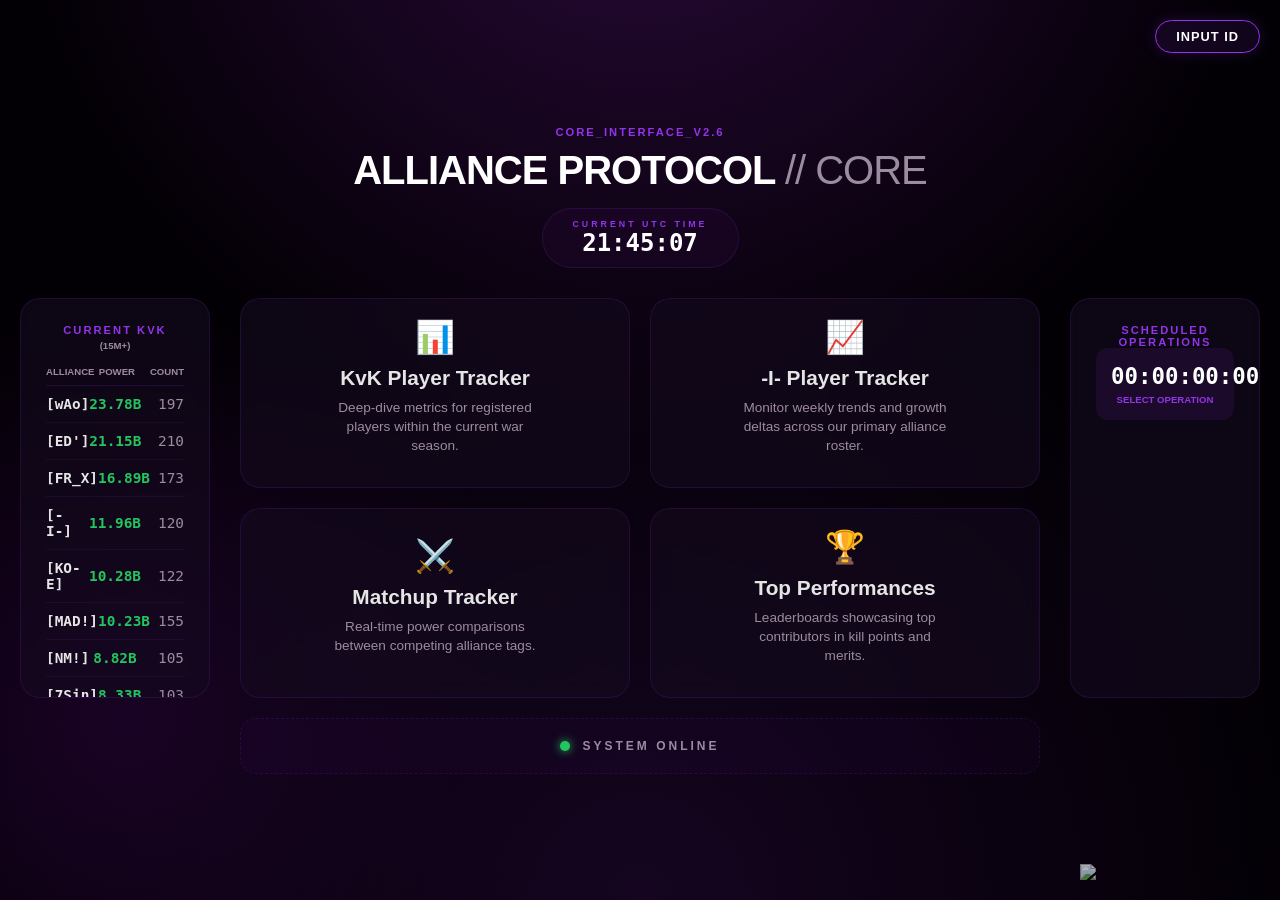
==== commit 92f4bcda: "Update index.html" ====
--- a/index.html
+++ b/index.html
@@ -5,7 +5,6 @@
 <meta name="viewport" content="width=device-width, initial-scale=1.0">
 <title>Alliance Dashboard // CORE</title>
 <style>
-/* INTEGRATED STYLES FROM STYLES.CSS */
 :root {
     --bg-color: #030005; 
     --card-bg: rgba(20, 10, 30, 0.6);
@@ -16,18 +15,12 @@
     --accent-purple: #9333ea;
     --border-color: rgba(147, 51, 234, 0.15);
     --positive: #22c55e;
-    --negative: #ef4444;
 }
 
 html, body {
-    margin: 0;
-    padding: 0;
-    width: 100%;
-    height: 100%;
-    overflow: hidden; /* Prevent ghost scroll */
-    font-family: 'Inter', -apple-system, sans-serif;
-    background-color: var(--bg-color); 
-    color: var(--text-main); 
+    margin: 0; padding: 0; width: 100%; height: 100%;
+    overflow: hidden; font-family: 'Inter', -apple-system, sans-serif;
+    background-color: var(--bg-color); color: var(--text-main); 
     background-image: 
         radial-gradient(circle at 50% 100%, #150520 0%, transparent 60%),
         radial-gradient(circle at 50% -20%, #2a0a3a 0%, transparent 50%),
@@ -35,22 +28,19 @@
     background-attachment: fixed;
 }
 
-/* PROFILE TRIGGER */
+/* PROFILE TRIGGER & MODAL */
 .profile-trigger {
     position: fixed; top: 20px; right: 20px;
     padding: 8px 20px; border-radius: 50px;
     background: rgba(147, 51, 234, 0.1);
     border: 1px solid var(--accent-purple);
     color: var(--text-main);
-    display: flex; align-items: center; justify-content: center;
-    cursor: pointer; z-index: 100; transition: all 0.3s ease;
-    font-size: 0.8rem; font-weight: 800; letter-spacing: 1px;
-    box-shadow: 0 0 15px rgba(147, 51, 234, 0.2);
-    text-transform: uppercase;
+    cursor: pointer; z-index: 100; font-size: 0.8rem; font-weight: 800;
+    text-transform: uppercase; letter-spacing: 1px;
+    box-shadow: 0 0 15px rgba(147, 51, 234, 0.2); transition: all 0.3s ease;
 }
 .profile-trigger:hover { background: var(--accent-purple); transform: translateY(-2px); }
 
-/* MODAL STYLES */
 .modal-overlay {
     display: none; position: fixed; top: 0; left: 0; width: 100%; height: 100%;
     background: rgba(0, 0, 0, 0.85); backdrop-filter: blur(10px);
@@ -63,83 +53,129 @@
 }
 .modal-content h2 { color: var(--text-main); margin-bottom: 5px; font-size: 1.2rem; letter-spacing: 1px; font-weight: 900; }
 .modal-content .sub-tag { color: var(--accent-purple); font-size: 0.7rem; font-weight: 800; margin-bottom: 25px; text-transform: uppercase; letter-spacing: 2px; }
-
 .modal-input {
     width: 100%; background: #1a1a1a; border: 1px solid var(--border-color);
     color: white; padding: 12px; border-radius: 8px; box-sizing: border-box;
     text-align: center; margin-bottom: 15px; font-family: inherit;
 }
-
 .save-btn {
     width: 100%; background: var(--accent-purple); color: white;
     border: none; padding: 12px; border-radius: 8px; font-weight: 900;
     cursor: pointer; text-transform: uppercase; margin-bottom: 10px;
 }
-
-.control-grid { display: grid; grid-template-columns: 1fr; gap: 12px; margin-bottom: 10px; }
-
 .action-btn {
     width: 100%; background: rgba(255, 255, 255, 0.03); color: white;
     border: 1px solid var(--border-color); padding: 14px; border-radius: 8px; 
     font-weight: 800; cursor: pointer; text-transform: uppercase;
-    font-size: 0.7rem; transition: all 0.2s ease; letter-spacing: 1px;
+    font-size: 0.7rem; transition: all 0.2s ease; letter-spacing: 1px; margin-bottom: 10px;
 }
 .action-btn:hover { background: rgba(147, 51, 234, 0.1); border-color: var(--accent-purple); transform: scale(1.02); }
-
 .logout-btn {
     width: 100%; background: transparent; color: #ef4444;
     border: 1px solid #ef4444; padding: 10px; border-radius: 8px;
     font-size: 0.7rem; font-weight: 900; cursor: pointer;
     text-transform: uppercase; margin-top: 20px;
 }
-
 #search-status { font-size: 0.65rem; margin-top: 15px; color: var(--accent-purple); font-weight: 800; text-transform: uppercase; min-height: 15px; }
 
 /* MAIN LAYOUT */
 .home-container { 
     display: flex; flex-direction: column; align-items: center; justify-content: center; 
-    height: 100vh; width: 100vw; padding: 20px; box-sizing: border-box; 
-}
-
+    height: 100vh; width: 100vw; padding: 20px; box-sizing: border-box;
+}
+
+.brand-header { margin-bottom: 5px; text-align: center; }
+
+/* HUD CLOCK */
+.central-clock-hud {
+    text-align: center; margin-bottom: 30px;
+    padding: 10px 30px; background: rgba(147, 51, 234, 0.05);
+    border-radius: 50px; border: 1px solid var(--border-color);
+}
+.utc-label { font-size: 0.55rem; color: var(--accent-purple); font-weight: 900; letter-spacing: 3px; }
+.utc-time { font-family: monospace; font-size: 1.5rem; color: var(--text-main); font-weight: 800; }
+
+/* DASHBOARD ALIGNMENT */
+.main-dashboard-area {
+    display: flex; align-items: flex-start; justify-content: center;
+    gap: 30px; width: 100%; max-width: 1550px;
+}
+
+/* SIDE PANELS */
+.side-panel {
+    width: 330px; height: 400px; background: var(--card-bg);
+    border: 1px solid var(--border-color); border-radius: 20px;
+    padding: 25px; backdrop-filter: blur(8px); overflow-y: auto;
+    display: flex; flex-direction: column; box-sizing: border-box;
+    -ms-overflow-style: none; scrollbar-width: none;
+}
+.side-panel::-webkit-scrollbar { display: none; }
+
+/* BENTO GRID */
+.bento-grid-container { display: flex; flex-direction: column; gap: 20px; }
 .bento-grid { 
     display: grid; grid-template-columns: repeat(2, 1fr); gap: 20px; 
-    width: 100%; max-width: 800px; margin-top: 30px; 
-}
-
-/* CENTERED BENTO CARDS */
+    width: 800px;
+}
 .bento-card { 
-    text-decoration: none; min-height: 180px; 
+    text-decoration: none; height: 190px; 
     display: flex; flex-direction: column; justify-content: center; align-items: center;
     transition: 0.3s ease; background: var(--card-bg); 
     border: 1px solid var(--border-color); border-radius: 20px; padding: 30px; 
-    text-align: center;
-    backdrop-filter: blur(8px);
+    text-align: center; backdrop-filter: blur(8px); box-sizing: border-box;
 }
 .bento-card:hover { transform: translateY(-5px); border-color: rgba(147, 51, 234, 0.5); background: rgba(147, 51, 234, 0.05); }
-
-/* FOOTER CENTERED */
+.bento-card h2 { margin: 0; font-size: 1.3rem; color: var(--text-title); font-weight: 700; }
+.bento-card p { color: var(--text-dim); font-size: 0.85rem; margin-top: 8px; max-width: 210px; line-height: 1.4; }
+
+/* KVK TABLE STYLE */
+.panel-header h3 { color: var(--accent-purple); font-size: 0.7rem; letter-spacing: 2px; text-transform: uppercase; margin: 0; font-weight: 900; text-align: center; }
+.panel-header .sub-tag { color: var(--text-dim); font-size: 0.6rem; font-weight: 800; display: block; margin-top: 4px; text-align: center; margin-bottom: 15px; }
+.column-labels {
+    display: grid; grid-template-columns: 1fr 1fr 1fr; 
+    padding-bottom: 8px; border-bottom: 1px solid var(--border-color);
+    font-size: 0.6rem; color: var(--text-dim); text-transform: uppercase; font-weight: 900;
+}
+.alliance-entry {
+    display: grid; grid-template-columns: 1fr 1fr 1fr; align-items: center;
+    padding: 10px 0; border-bottom: 1px solid rgba(147, 51, 234, 0.1); font-family: monospace;
+}
+
+/* ALLIANCE LINK STYLE */
+.kvk-alliance-link { 
+    text-decoration: none; 
+    font-size: 0.9rem; font-weight: 900; 
+    color: var(--text-title); text-align: left; 
+    transition: color 0.2s;
+}
+.kvk-alliance-link:hover { color: var(--accent-purple); }
+
+.kvk-stat-value { font-size: 0.9rem; color: var(--positive); font-weight: 700; text-align: center; }
+.kvk-member-count { font-size: 0.9rem; color: var(--text-dim); text-align: right; }
+
+/* SCHEDULE BOX UI */
+.events-panel { text-align: center; }
+.countdown-container { background: rgba(147, 51, 234, 0.1); border-radius: 12px; padding: 15px; margin-bottom: 15px; }
+.timer { font-family: monospace; font-size: 1.4rem; color: var(--text-main); font-weight: 900; }
+.timer-target-name { font-size: 0.6rem; color: var(--accent-purple); text-transform: uppercase; margin-top: 5px; font-weight: 800; }
+.event-row { padding: 10px 0; border-bottom: 1px solid rgba(147, 51, 234, 0.1); cursor: pointer; transition: background 0.2s; }
+.event-row:hover { background: rgba(147, 51, 234, 0.05); }
+.event-name { font-size: 0.8rem; font-weight: 900; color: var(--text-title); display: block; }
+.event-time { font-size: 0.65rem; color: var(--text-dim); font-family: monospace; }
+
+/* FOOTER */
 .home-footer { 
-    grid-column: span 2; padding: 20px; border: 1px dashed var(--border-color); 
+    padding: 20px; border: 1px dashed var(--border-color); 
     border-radius: 16px; text-align: center; font-size: 0.75rem; color: var(--text-dim); 
     letter-spacing: 3px; font-weight: 900; background: rgba(147, 51, 234, 0.03); 
     display: flex; align-items: center; justify-content: center; gap: 12px;
 }
-
-.status-dot { 
-    width: 10px; height: 10px; background: #22c55e; border-radius: 50%; 
-    display: inline-block; box-shadow: 0 0 10px #22c55e;
-}
+.status-dot { width: 10px; height: 10px; background: #22c55e; border-radius: 50%; box-shadow: 0 0 10px #22c55e; }
 
 .hidden { display: none !important; }
-
-/* LOGO POSITIONING */
-.fixed-logo {
-    position: fixed; bottom: 20px; right: 20px;
-    width: 180px; height: auto;
-    opacity: 0.7; transition: opacity 0.3s ease;
-    z-index: 99; pointer-events: none;
-}
+.fixed-logo { position: fixed; bottom: 20px; right: 20px; width: 180px; opacity: 0.7; pointer-events: none; z-index: 99; }
 </style>
+<script src="config.js"></script>
 </head>
 <body>
 
@@ -148,7 +184,7 @@
 <div class="modal-overlay" id="profileModal" onclick="toggleModal()">
 <div class="modal-content" onclick="event.stopPropagation()">
     <h2 id="modal-title">WELCOME TO ILLUMINAUGHTY</h2>
-    <div id="modal-subtitle" class="sub-tag">SYSTEM_ACCESS_REQUIRED</div>
+    <div id="modal-subtitle" class="sub-tag">SYSTEM_ACCESS</div>
 
     <div id="auth-section">
         <input type="text" id="id-search" class="modal-input" placeholder="ENTER LORD_ID" onkeydown="if(event.key==='Enter') verifyLordId()">
@@ -156,10 +192,8 @@
     </div>
 
     <div id="control-section" style="display: none;">
-        <div class="control-grid">
-            <button class="action-btn" id="btn-old-kvk" onclick="goToMyStats()">Old KvKs</button>
-            <button class="action-btn" onclick="goToKvKStats()">Current KvK</button>
-        </div>
+        <button class="action-btn hidden" id="btn-old-kvk" onclick="goToMyStats()">Old KvKs</button>
+        <button class="action-btn" onclick="goToKvKStats()">Current KvK</button>
         <button class="logout-btn" onclick="logout()">Terminate Session</button>
     </div>
 
@@ -171,54 +205,92 @@
     <div class="brand-header">
         <div style="color: var(--accent-purple); text-transform: uppercase; letter-spacing: 2px; font-size: 0.7rem; font-weight: 800; text-align: center;">Core_Interface_V2.6</div>
         <h1 style="font-size: 2.5rem; font-weight: 900; letter-spacing: -1px; margin: 10px 0; color: var(--text-main); text-align: center;">
-        ALLIANCE PROTOCOL <span style="color: var(--text-dim); font-weight: 200;">// CORE</span>
+            ALLIANCE PROTOCOL <span style="color: var(--text-dim); font-weight: 200;">// CORE</span>
         </h1>
     </div>
 
-    <div class="bento-grid">
-        <a href="alliance-stats.html" class="bento-card">
-            <div style="font-size: 2rem; margin-bottom: 10px;">📊</div>
-            <h2 style="margin: 0; font-size: 1.3rem; color: var(--text-title);">KvK Player Tracker</h2>
-            <p style="color: var(--text-dim); font-size: 0.85rem; margin-top: 8px; max-width: 200px;">Deep-dive metrics for registered players.</p>
-        </a>
-        <a href="-I-Players.html" class="bento-card">
-            <div style="font-size: 2rem; margin-bottom: 10px;">📈</div>
-            <h2 style="margin: 0; font-size: 1.3rem; color: var(--text-title);">-I- Player Tracker</h2>
-            <p style="color: var(--text-dim); font-size: 0.85rem; margin-top: 8px; max-width: 200px;">Weekly trends and growth deltas.</p>
-        </a>
-        <a href="MatchupTracker.html" class="bento-card">
-            <div style="font-size: 2rem; margin-bottom: 10px;">⚔️</div>
-            <h2 style="margin: 0; font-size: 1.3rem; color: var(--text-title);">Matchup Tracker</h2>
-            <p style="color: var(--text-dim); font-size: 0.85rem; margin-top: 8px; max-width: 200px;">Compare alliance values.</p>
-        </a>
-        <a href="TopPerf.html" class="bento-card">
-            <div style="font-size: 2rem; margin-bottom: 10px;">🏆</div>
-            <h2 style="margin: 0; font-size: 1.3rem; color: var(--text-title);">Top Performances</h2>
-            <p style="color: var(--text-dim); font-size: 0.85rem; margin-top: 8px; max-width: 200px;">Check top player categories.</p>
-        </a>
-        
-        <div class="home-footer">
-            <span class="status-dot"></span> SYSTEM ONLINE
+    <div class="central-clock-hud">
+        <div class="utc-label">CURRENT UTC TIME</div>
+        <div class="utc-time" id="utc-clock">00:00:00</div>
+    </div>
+
+    <div class="main-dashboard-area">
+        <div class="side-panel kvk-info-panel">
+            <div class="panel-header">
+                <h3>CURRENT KVK</h3>
+                <span class="sub-tag">(15M+)</span>
+                <div class="column-labels">
+                    <span style="text-align: left;">Alliance</span>
+                    <span style="text-align: center;">Power</span>
+                    <span style="text-align: right;">Count</span>
+                </div>
+            </div>
+            <div id="alliance-data-inject"></div>
+        </div>
+
+        <div class="bento-grid-container">
+            <div class="bento-grid">
+                <a href="alliance-stats.html" class="bento-card">
+                    <div style="font-size: 2rem; margin-bottom: 10px;">📊</div>
+                    <h2>KvK Player Tracker</h2>
+                    <p>Deep-dive metrics for registered players within the current war season.</p>
+                </a>
+                <a href="-I-Players.html" class="bento-card">
+                    <div style="font-size: 2rem; margin-bottom: 10px;">📈</div>
+                    <h2>-I- Player Tracker</h2>
+                    <p>Monitor weekly trends and growth deltas across our primary alliance roster.</p>
+                </a>
+                <a href="MatchupTracker.html" class="bento-card">
+                    <div style="font-size: 2rem; margin-bottom: 10px;">⚔️</div>
+                    <h2>Matchup Tracker</h2>
+                    <p>Real-time power comparisons between competing alliance tags.</p>
+                </a>
+                <a href="TopPerf.html" class="bento-card">
+                    <div style="font-size: 2rem; margin-bottom: 10px;">🏆</div>
+                    <h2>Top Performances</h2>
+                    <p>Leaderboards showcasing top contributors in kill points and merits.</p>
+                </a>
+            </div>
+            <div class="home-footer">
+                <span class="status-dot"></span> SYSTEM ONLINE
+            </div>
+        </div>
+
+        <div class="side-panel events-panel">
+            <div class="panel-header"><h3>SCHEDULED OPERATIONS</h3></div>
+            <div class="countdown-container">
+                <div class="timer" id="main-timer">00:00:00:00</div>
+                <div class="timer-target-name" id="timer-label">SELECT OPERATION</div>
+            </div>
+            <div id="events-list"></div>
         </div>
     </div>
 </div>
 
-<img src="https://raw.githubusercontent.com/Mrtrew97/IllumiNaughtyWebsite/main/dadrew%20logo.png" alt="Dadrew Logo" class="fixed-logo">
+<img src="https://raw.githubusercontent.com/Mrtrew97/IllumiNaughtyWebsite/main/dadrew%20logo.png" class="fixed-logo">
 
 <script>
+let activeTargetTime = null;
+let countdownInterval = null;
+
+function updateClock() {
+    document.getElementById('utc-clock').innerText = new Date().toISOString().substr(11, 8);
+}
+setInterval(updateClock, 1000);
+
 const modal = document.getElementById('profileModal');
 const statusDiv = document.getElementById('search-status');
 const authSection = document.getElementById('auth-section');
 const controlSection = document.getElementById('control-section');
 
+function toggleModal() { 
+    modal.style.display = (modal.style.display === 'flex') ? 'none' : 'flex'; 
+    if (modal.style.display === 'none') statusDiv.innerText = "";
+}
+
 function parseCSVLine(line) {
     const regex = /,(?=(?:(?:[^"]*"){2})*[^"]*$)/;
     return line.split(regex).map(cell => cell.trim().replace(/^"|"$/g, ''));
-}
-
-function toggleModal() { 
-    modal.style.display = (modal.style.display === 'flex') ? 'none' : 'flex'; 
-    if (modal.style.display === 'none') statusDiv.innerText = "";
 }
 
 function parseDate(f) { 
@@ -243,7 +315,6 @@
         } else {
             oldKvkBtn.classList.add('hidden');
         }
-
         authSection.style.display = "none";
         controlSection.style.display = "block";
     } else {
@@ -254,8 +325,6 @@
         controlSection.style.display = "none";
     }
 }
-
-window.onload = updateUI;
 
 async function verifyLordId() {
     const inputId = document.getElementById('id-search').value.trim();
@@ -302,41 +371,120 @@
                     break;
                 }
             }
-
             localStorage.setItem('alliance_user_name', found.name);
             localStorage.setItem('alliance_user_id', found.id);
             localStorage.setItem('alliance_user_tag', tagFound);
             localStorage.setItem('alliance_user_server', serverFound);
             updateUI();
             statusDiv.innerText = "ACCESS GRANTED";
-        } else { 
-            statusDiv.innerText = "INVALID LORD_ID"; 
-        }
-    } catch (e) { 
-        statusDiv.innerText = "CONNECTION_FAILURE"; 
-    }
+        } else { statusDiv.innerText = "INVALID LORD_ID"; }
+    } catch (e) { statusDiv.innerText = "CONNECTION_FAILURE"; }
 }
 
 function logout() {
-    localStorage.removeItem('alliance_user_name');
-    localStorage.removeItem('alliance_user_id');
-    localStorage.removeItem('alliance_user_tag');
-    localStorage.removeItem('alliance_user_server');
+    localStorage.clear();
     updateUI();
     toggleModal(); 
 }
 
 function goToMyStats() {
     const savedId = localStorage.getItem('alliance_user_id');
-    const url = '-I-Players.html';
-    window.location.href = savedId ? `${url}?id=${savedId}` : url;
-}
-
-function goToKvKStats() {
+    window.location.href = savedId ? `-I-Players.html?id=${savedId}` : '-I-Players.html';
+}
+
+// REDIRECT LOGIC: Only include ID if we aren't filtering by a specific alliance
+function goToKvKStats(allianceTag = null) {
     const savedId = localStorage.getItem('alliance_user_id');
-    const url = 'alliance-stats.html';
-    window.location.href = savedId ? `${url}?id=${savedId}` : url;
-}
+    let url = 'alliance-stats.html';
+    
+    if (allianceTag) {
+        // If clicking an alliance, ONLY pass the alliance tag to avoid triggering Solo View
+        url += `?alliance=${encodeURIComponent(allianceTag)}`;
+    } else if (savedId) {
+        // If clicking the general "Current KvK" button, pass the ID for Solo View
+        url += `?id=${savedId}`;
+    }
+    
+    window.location.href = url;
+}
+
+function parseCustomDate(str) {
+    const [d, t] = str.split(' ');
+    const [day, mon, yr] = d.split('-');
+    const [hr, min] = t.split(':');
+    return new Date(Date.UTC(yr, mon - 1, day, hr, min));
+}
+
+async function loadEvents() {
+    try {
+        const res = await fetch('events.json');
+        const data = await res.json();
+        const now = new Date();
+        const upcoming = data.events
+            .map(e => ({...e, date: parseCustomDate(e.time)}))
+            .filter(e => e.date > now)
+            .sort((a,b) => a.date - b.date)
+            .slice(0, 4); 
+
+        document.getElementById('events-list').innerHTML = upcoming.map(e => `
+            <div class="event-row" onclick="setCountdown('${e.name}', '${e.time}')">
+                <span class="event-name">${e.name}</span>
+                <span class="event-time">${e.time} UTC</span>
+            </div>
+        `).join('');
+        if (upcoming.length > 0) setCountdown(upcoming[0].name, upcoming[0].time);
+    } catch (e) {}
+}
+
+function setCountdown(name, timeStr) {
+    activeTargetTime = parseCustomDate(timeStr).getTime();
+    document.getElementById('timer-label').innerText = name;
+    if (countdownInterval) clearInterval(countdownInterval);
+    countdownInterval = setInterval(() => {
+        const dist = activeTargetTime - new Date().getTime();
+        if (dist < 0) {
+            document.getElementById('main-timer').innerText = "00:00:00:00";
+            clearInterval(countdownInterval);
+            loadEvents(); 
+            return;
+        }
+        const d = Math.floor(dist/86400000), h = Math.floor((dist%86400000)/3600000), m = Math.floor((dist%3600000)/60000), s = Math.floor((dist%60000)/1000);
+        document.getElementById('main-timer').innerText = `${String(d).padStart(2,'0')}:${String(h).padStart(2,'0')}:${String(m).padStart(2,'0')}:${String(s).padStart(2,'0')}`;
+    }, 1000);
+}
+
+async function loadAlliances() {
+    try {
+        const res = await fetch(CONFIG.mainDataFiles[0]);
+        const text = await res.text();
+        const lines = text.split(/\r?\n/).filter(l => l.trim());
+        const headers = parseCSVLine(lines[0]).map(h => h.toLowerCase());
+        const tagIdx = headers.indexOf('alliance_tag'), powerIdx = headers.indexOf('power'), highPowerIdx = headers.indexOf('highest_power');
+
+        const alliances = {};
+        for (let i = 1; i < lines.length; i++) {
+            const cells = parseCSVLine(lines[i]);
+            const tag = cells[tagIdx];
+            const power = parseInt((cells[powerIdx] || "0").replace(/,/g, ''));
+            const highPower = parseInt((cells[highPowerIdx] || "0").replace(/,/g, ''));
+            if (tag && tag !== "-" && highPower >= 15000000) {
+                if (!alliances[tag]) alliances[tag] = { power: 0, members: 0 };
+                alliances[tag].power += power;
+                alliances[tag].members += 1;
+            }
+        }
+        const sorted = Object.entries(alliances).sort((a, b) => b[1].power - a[1].power);
+        document.getElementById('alliance-data-inject').innerHTML = sorted.map(([tag, data]) => `
+            <div class="alliance-entry">
+                <a href="#" class="kvk-alliance-link" onclick="goToKvKStats('${tag}')">[${tag}]</a>
+                <span class="kvk-stat-value">${(data.power / 1000000000).toFixed(2)}B</span>
+                <span class="kvk-member-count">${data.members}</span>
+            </div>
+        `).join('');
+    } catch(e) {}
+}
+
+window.onload = () => { updateUI(); updateClock(); loadEvents(); loadAlliances(); };
 </script>
 </body>
 </html>
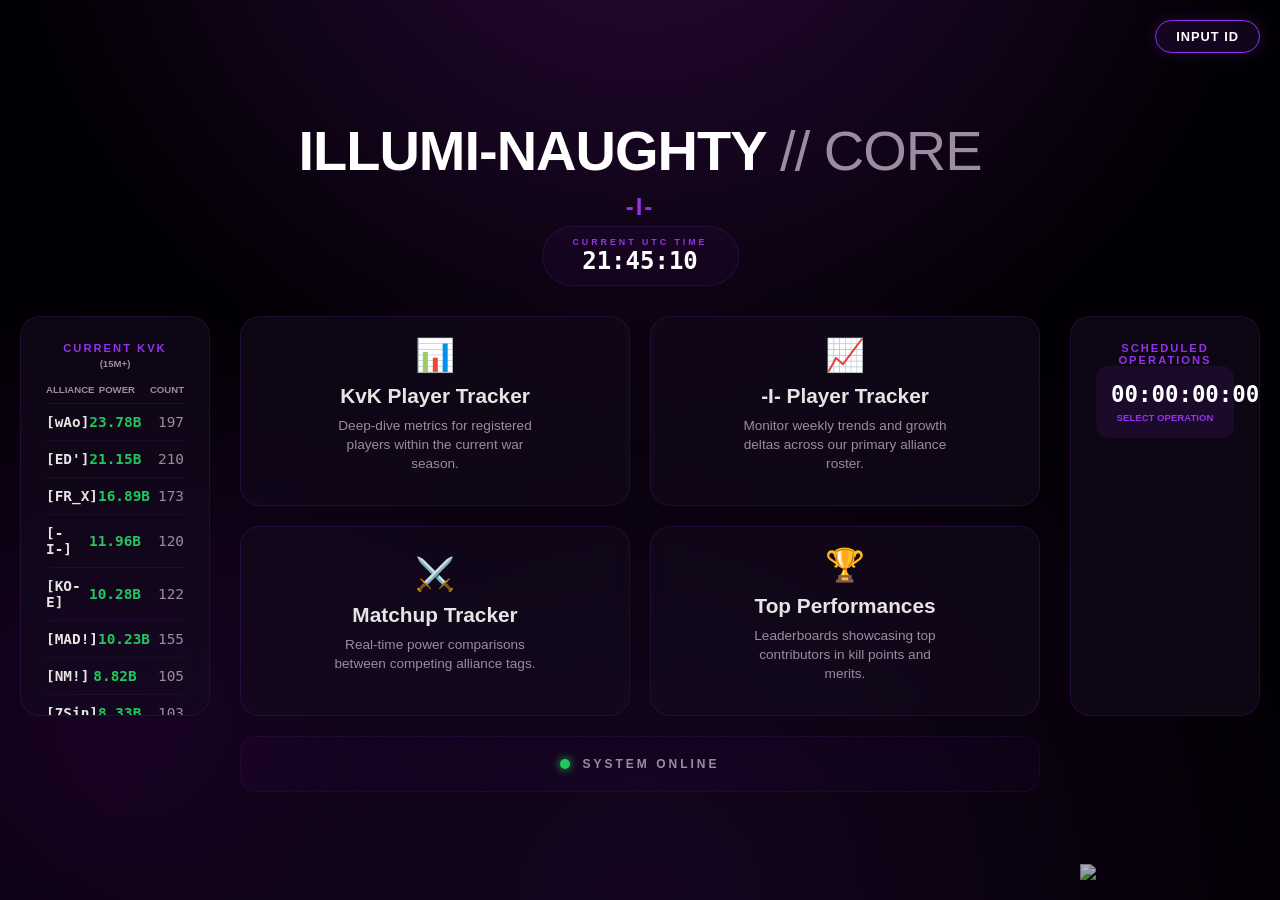
==== commit 87011cea: "Update index.html" ====
--- a/index.html
+++ b/index.html
@@ -2,6 +2,7 @@
 <html lang="en">
 <head>
 <meta charset="UTF-8">
+<link rel="icon" href="https://raw.githubusercontent.com/Mrtrew97/Illumi-Naughty/main/Header.png" type="image/png" />
 <meta name="viewport" content="width=device-width, initial-scale=1.0">
 <title>Alliance Dashboard // CORE</title>
 <style>
@@ -203,10 +204,10 @@
 
 <div class="home-container">
     <div class="brand-header">
-        <div style="color: var(--accent-purple); text-transform: uppercase; letter-spacing: 2px; font-size: 0.7rem; font-weight: 800; text-align: center;">Core_Interface_V2.6</div>
-        <h1 style="font-size: 2.5rem; font-weight: 900; letter-spacing: -1px; margin: 10px 0; color: var(--text-main); text-align: center;">
-            ALLIANCE PROTOCOL <span style="color: var(--text-dim); font-weight: 200;">// CORE</span>
+        <h1 style="font-size: 3.5rem; font-weight: 900; letter-spacing: -1px; margin: 10px 0; color: var(--text-main); text-align: center;">
+            ILLUMI-NAUGHTY <span style="color: var(--text-dim); font-weight: 200;">// CORE</span>
         </h1>
+        <div style="color: var(--accent-purple); text-transform: uppercase; letter-spacing: 2px; font-size: 1.5rem; font-weight: 800; text-align: center;">-I-</div>
     </div>
 
     <div class="central-clock-hud">
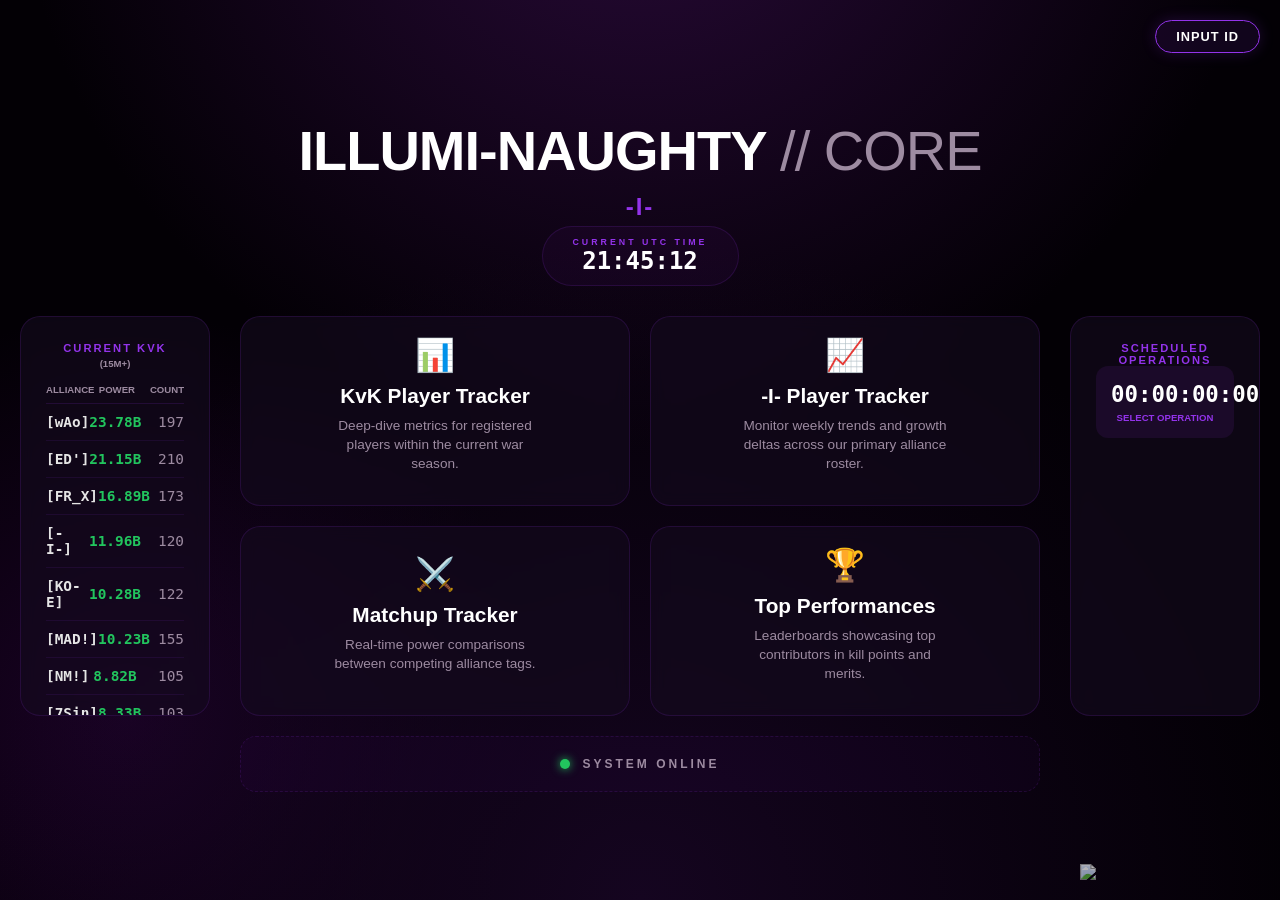
==== commit 168ba80c: "Update index.html" ====
--- a/index.html
+++ b/index.html
@@ -4,7 +4,7 @@
 <meta charset="UTF-8">
 <link rel="icon" href="https://raw.githubusercontent.com/Mrtrew97/Illumi-Naughty/main/Header.png" type="image/png" />
 <meta name="viewport" content="width=device-width, initial-scale=1.0">
-<title>Alliance Dashboard // CORE</title>
+<title>Illumi-Naughty Database</title>
 <style>
 :root {
     --bg-color: #030005; 
@@ -126,7 +126,7 @@
     text-align: center; backdrop-filter: blur(8px); box-sizing: border-box;
 }
 .bento-card:hover { transform: translateY(-5px); border-color: rgba(147, 51, 234, 0.5); background: rgba(147, 51, 234, 0.05); }
-.bento-card h2 { margin: 0; font-size: 1.3rem; color: var(--text-title); font-weight: 700; }
+.bento-card h2 { margin: 0; font-size: 1.3rem; color: var(--text-main); font-weight: 700; }
 .bento-card p { color: var(--text-dim); font-size: 0.85rem; margin-top: 8px; max-width: 210px; line-height: 1.4; }
 
 /* KVK TABLE STYLE */
@@ -162,7 +162,12 @@
 .event-row { padding: 10px 0; border-bottom: 1px solid rgba(147, 51, 234, 0.1); cursor: pointer; transition: background 0.2s; }
 .event-row:hover { background: rgba(147, 51, 234, 0.05); }
 .event-name { font-size: 0.8rem; font-weight: 900; color: var(--text-title); display: block; }
-.event-time { font-size: 0.65rem; color: var(--text-dim); font-family: monospace; }
+.event-time { font-size: 0.8rem; color: var(--accent-purple); font-family: monospace; }
+
+/* Target the second row name (TO BE ADDED) specifically */
+#events-list .event-row:nth-child(2) .event-name {
+    font-size: 1.1rem;
+}
 
 /* FOOTER */
 .home-footer { 
@@ -393,16 +398,13 @@
     window.location.href = savedId ? `-I-Players.html?id=${savedId}` : '-I-Players.html';
 }
 
-// REDIRECT LOGIC: Only include ID if we aren't filtering by a specific alliance
 function goToKvKStats(allianceTag = null) {
     const savedId = localStorage.getItem('alliance_user_id');
     let url = 'alliance-stats.html';
     
     if (allianceTag) {
-        // If clicking an alliance, ONLY pass the alliance tag to avoid triggering Solo View
         url += `?alliance=${encodeURIComponent(allianceTag)}`;
     } else if (savedId) {
-        // If clicking the general "Current KvK" button, pass the ID for Solo View
         url += `?id=${savedId}`;
     }
     
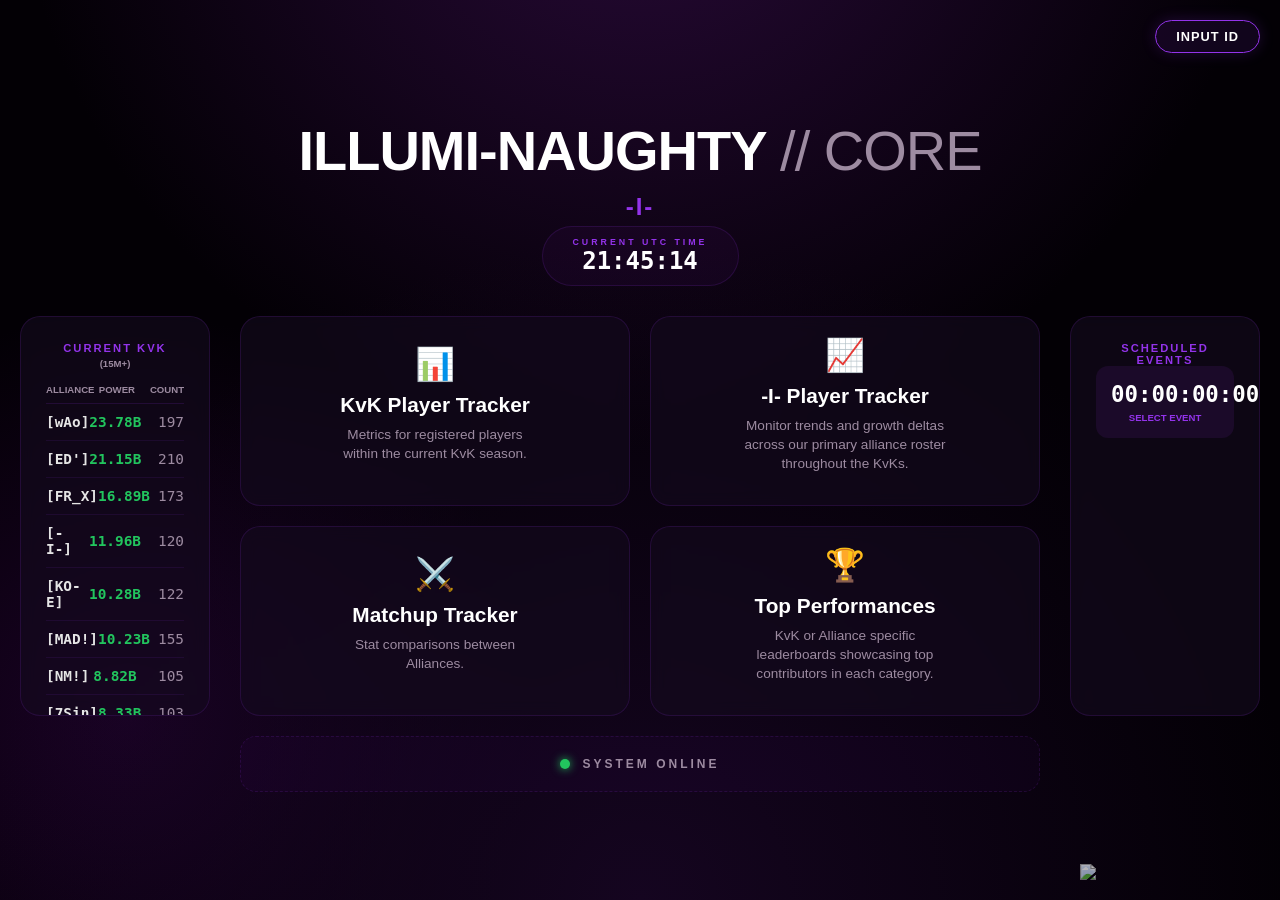
==== commit 2fba1a06: "Update index.html" ====
--- a/index.html
+++ b/index.html
@@ -193,7 +193,7 @@
     <div id="modal-subtitle" class="sub-tag">SYSTEM_ACCESS</div>
 
     <div id="auth-section">
-        <input type="text" id="id-search" class="modal-input" placeholder="ENTER LORD_ID" onkeydown="if(event.key==='Enter') verifyLordId()">
+        <input type="text" id="id-search" class="modal-input" placeholder="INPUT_LORD_ID" onkeydown="if(event.key==='Enter') verifyLordId()">
         <button class="save-btn" onclick="verifyLordId()">Verify ID</button>
     </div>
 
@@ -239,22 +239,22 @@
                 <a href="alliance-stats.html" class="bento-card">
                     <div style="font-size: 2rem; margin-bottom: 10px;">📊</div>
                     <h2>KvK Player Tracker</h2>
-                    <p>Deep-dive metrics for registered players within the current war season.</p>
+                    <p>Metrics for registered players within the current KvK season.</p>
                 </a>
                 <a href="-I-Players.html" class="bento-card">
                     <div style="font-size: 2rem; margin-bottom: 10px;">📈</div>
                     <h2>-I- Player Tracker</h2>
-                    <p>Monitor weekly trends and growth deltas across our primary alliance roster.</p>
+                    <p>Monitor trends and growth deltas across our primary alliance roster throughout the KvKs.</p>
                 </a>
                 <a href="MatchupTracker.html" class="bento-card">
                     <div style="font-size: 2rem; margin-bottom: 10px;">⚔️</div>
                     <h2>Matchup Tracker</h2>
-                    <p>Real-time power comparisons between competing alliance tags.</p>
+                    <p>Stat comparisons between Alliances.</p>
                 </a>
                 <a href="TopPerf.html" class="bento-card">
                     <div style="font-size: 2rem; margin-bottom: 10px;">🏆</div>
                     <h2>Top Performances</h2>
-                    <p>Leaderboards showcasing top contributors in kill points and merits.</p>
+                    <p>KvK or Alliance specific leaderboards showcasing top contributors in each category.</p>
                 </a>
             </div>
             <div class="home-footer">
@@ -263,10 +263,10 @@
         </div>
 
         <div class="side-panel events-panel">
-            <div class="panel-header"><h3>SCHEDULED OPERATIONS</h3></div>
+            <div class="panel-header"><h3>SCHEDULED EVENTS</h3></div>
             <div class="countdown-container">
                 <div class="timer" id="main-timer">00:00:00:00</div>
-                <div class="timer-target-name" id="timer-label">SELECT OPERATION</div>
+                <div class="timer-target-name" id="timer-label">SELECT EVENT</div>
             </div>
             <div id="events-list"></div>
         </div>
@@ -326,7 +326,7 @@
     } else {
         document.getElementById('profile-icon').innerText = "INPUT ID";
         document.getElementById('modal-title').innerText = "WELCOME TO ILLUMINAUGHTY";
-        document.getElementById('modal-subtitle').innerText = "SYSTEM_ACCESS_REQUIRED";
+        document.getElementById('modal-subtitle').innerText = "SYSTEM_ACCESS";
         authSection.style.display = "block";
         controlSection.style.display = "none";
     }
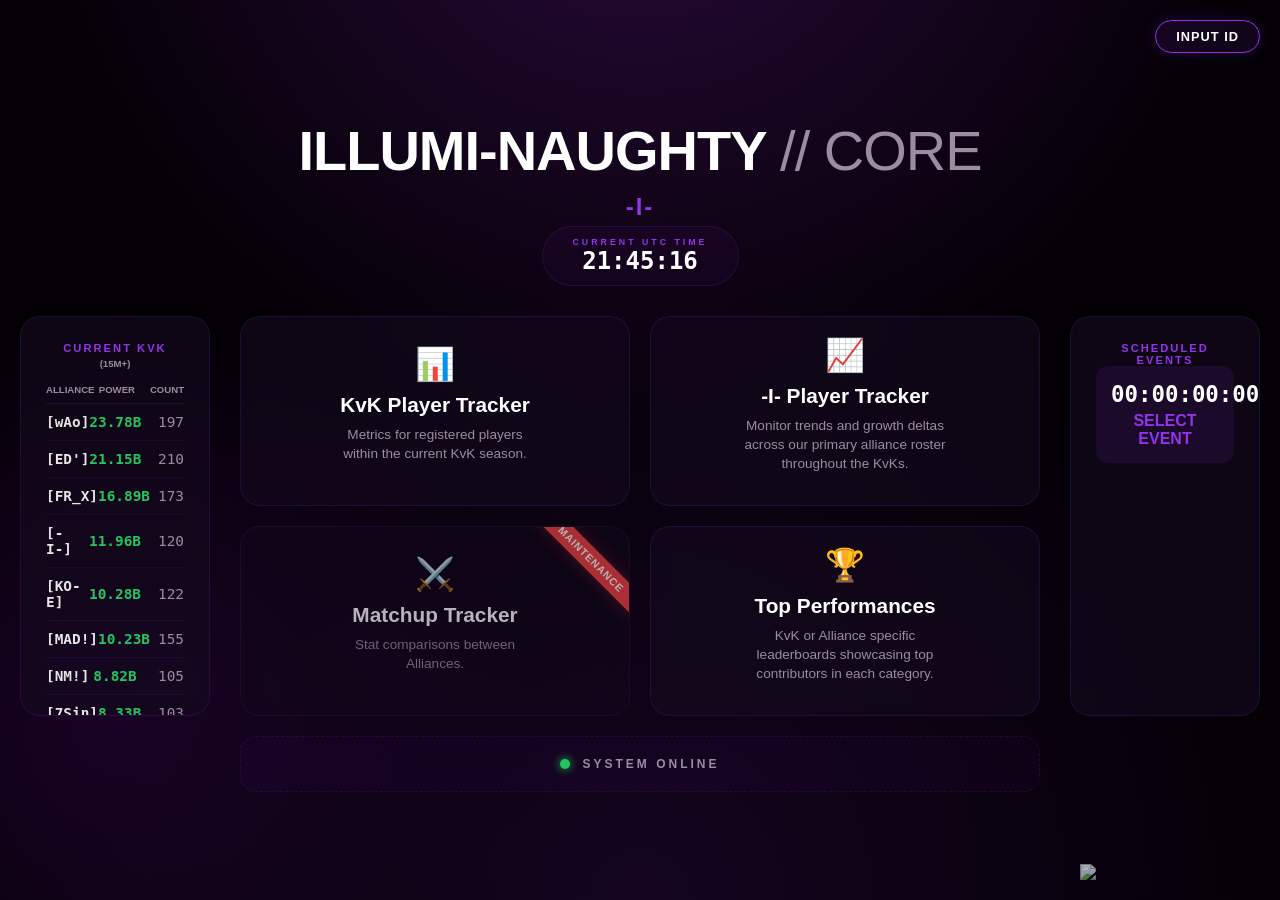
==== commit aac5b8ce: "Update index.html" ====
--- a/index.html
+++ b/index.html
@@ -124,8 +124,35 @@
     transition: 0.3s ease; background: var(--card-bg); 
     border: 1px solid var(--border-color); border-radius: 20px; padding: 30px; 
     text-align: center; backdrop-filter: blur(8px); box-sizing: border-box;
-}
-.bento-card:hover { transform: translateY(-5px); border-color: rgba(147, 51, 234, 0.5); background: rgba(147, 51, 234, 0.05); }
+    position: relative; /* Container for the ribbon */
+    overflow: hidden; /* Clips the ribbon ends */
+}
+.bento-card:hover:not(.disabled) { transform: translateY(-5px); border-color: rgba(147, 51, 234, 0.5); background: rgba(147, 51, 234, 0.05); }
+
+/* UPDATED MAINTENANCE RIBBON */
+.bento-card.disabled {
+    cursor: not-allowed;
+    opacity: 0.7;
+}
+
+.maintenance-banner {
+    position: absolute;
+    top: 22px;
+    right: -32px;
+    background: #ef4444;
+    color: white;
+    font-size: 0.65rem;
+    font-weight: 900;
+    padding: 5px 0;
+    width: 140px; /* Increased width to prevent text cut-off */
+    transform: rotate(45deg);
+    text-transform: uppercase;
+    letter-spacing: 1px;
+    box-shadow: 0 0 15px rgba(239, 68, 68, 0.3);
+    z-index: 10;
+    pointer-events: none;
+}
+
 .bento-card h2 { margin: 0; font-size: 1.3rem; color: var(--text-main); font-weight: 700; }
 .bento-card p { color: var(--text-dim); font-size: 0.85rem; margin-top: 8px; max-width: 210px; line-height: 1.4; }
 
@@ -158,16 +185,11 @@
 .events-panel { text-align: center; }
 .countdown-container { background: rgba(147, 51, 234, 0.1); border-radius: 12px; padding: 15px; margin-bottom: 15px; }
 .timer { font-family: monospace; font-size: 1.4rem; color: var(--text-main); font-weight: 900; }
-.timer-target-name { font-size: 0.6rem; color: var(--accent-purple); text-transform: uppercase; margin-top: 5px; font-weight: 800; }
+.timer-target-name { font-size: 1rem; color: var(--accent-purple); text-transform: uppercase; margin-top: 5px; font-weight: 800; }
 .event-row { padding: 10px 0; border-bottom: 1px solid rgba(147, 51, 234, 0.1); cursor: pointer; transition: background 0.2s; }
 .event-row:hover { background: rgba(147, 51, 234, 0.05); }
 .event-name { font-size: 0.8rem; font-weight: 900; color: var(--text-title); display: block; }
 .event-time { font-size: 0.8rem; color: var(--accent-purple); font-family: monospace; }
-
-/* Target the second row name (TO BE ADDED) specifically */
-#events-list .event-row:nth-child(2) .event-name {
-    font-size: 1.1rem;
-}
 
 /* FOOTER */
 .home-footer { 
@@ -246,11 +268,14 @@
                     <h2>-I- Player Tracker</h2>
                     <p>Monitor trends and growth deltas across our primary alliance roster throughout the KvKs.</p>
                 </a>
-                <a href="MatchupTracker.html" class="bento-card">
+                
+                <div class="bento-card disabled">
+                    <div class="maintenance-banner">Maintenance</div>
                     <div style="font-size: 2rem; margin-bottom: 10px;">⚔️</div>
                     <h2>Matchup Tracker</h2>
                     <p>Stat comparisons between Alliances.</p>
-                </a>
+                </div>
+                
                 <a href="TopPerf.html" class="bento-card">
                     <div style="font-size: 2rem; margin-bottom: 10px;">🏆</div>
                     <h2>Top Performances</h2>
